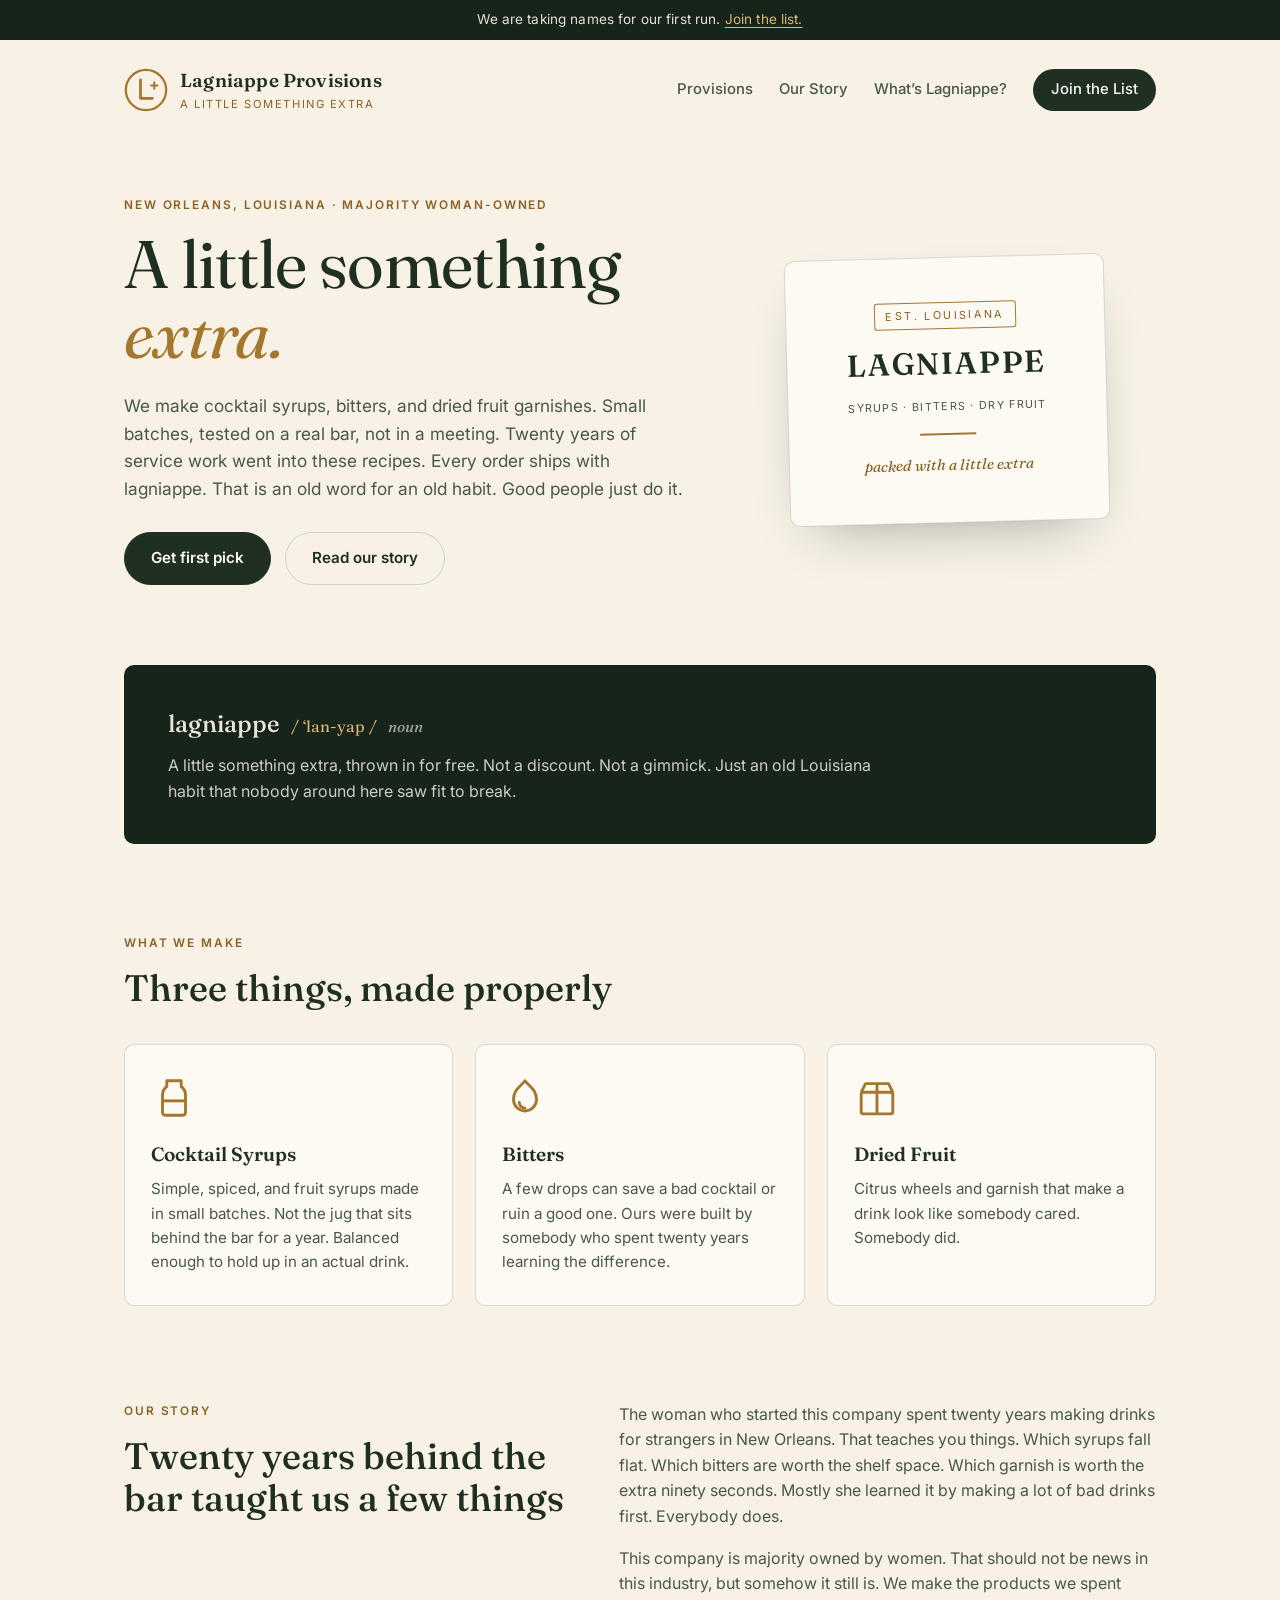
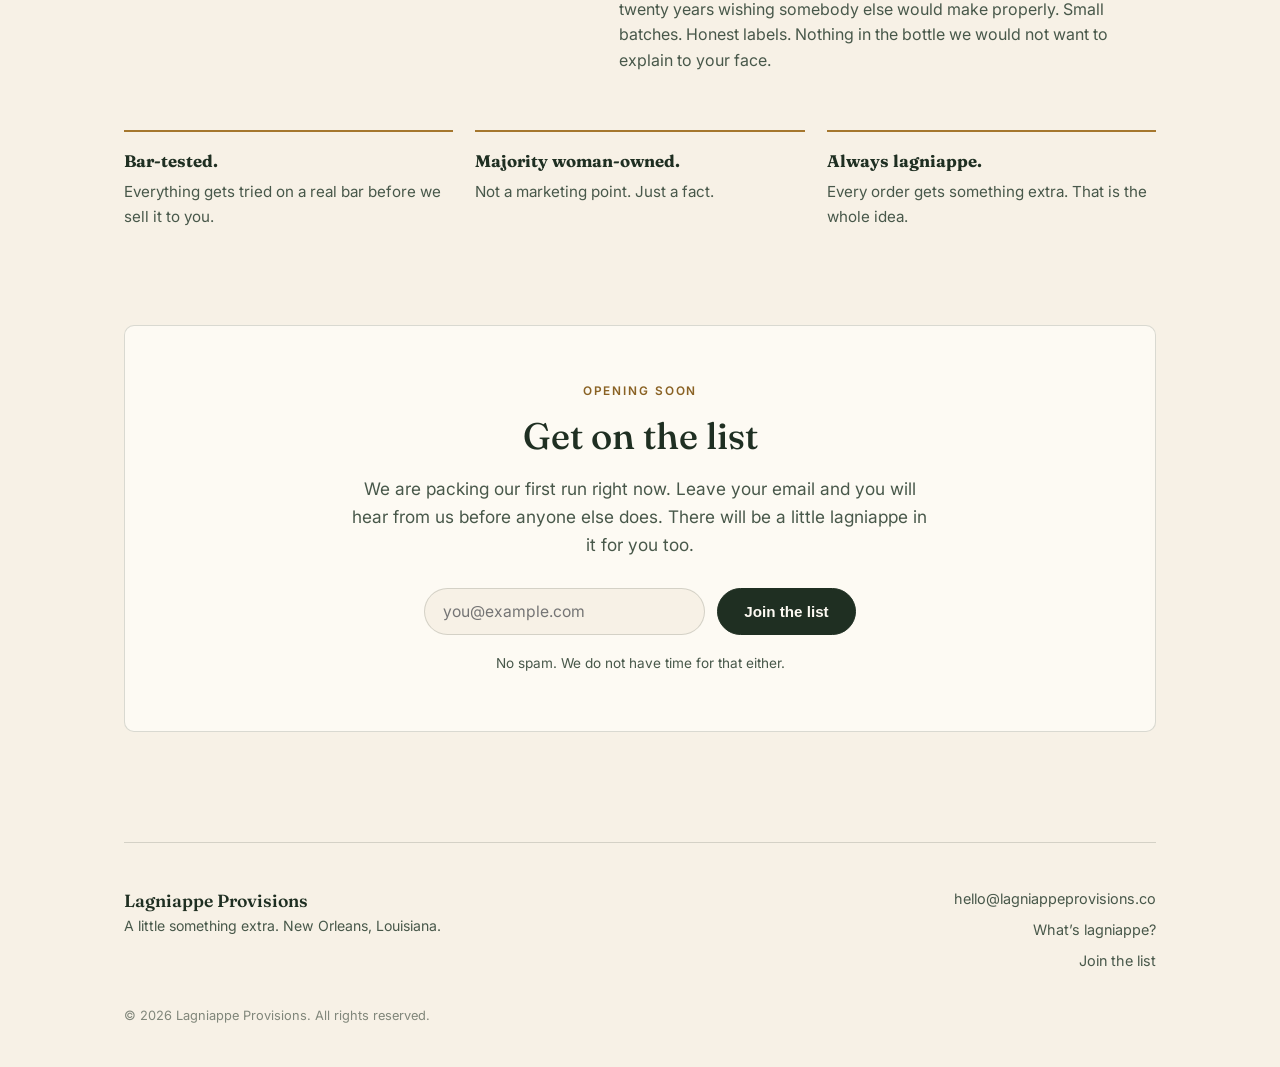
==== index.html @ 94bacf59 "Rewrite copy in a plainer, deadpan voice Short declarative sentences, no em dashes, no semicolons. T" ====
<!DOCTYPE html>
<html lang="en">
<head>
  <meta charset="UTF-8" />
  <meta name="viewport" content="width=device-width, initial-scale=1.0" />
  <title>Lagniappe Provisions | A little something extra</title>
  <meta name="description" content="Small-batch cocktail syrups, bitters, and dried fruit, made in New Orleans by a majority woman-owned company. Twenty years of bar work went into these recipes." />
  <link rel="canonical" href="https://lagniappeprovisions.co/" />

  <link rel="preconnect" href="https://fonts.googleapis.com" />
  <link rel="preconnect" href="https://fonts.gstatic.com" crossorigin />
  <link href="https://fonts.googleapis.com/css2?family=Fraunces:opsz,wght@9..144,300;9..144,400;9..144,500;9..144,600&family=Inter:wght@400;500;600;700&display=swap" rel="stylesheet" />
  <link rel="icon" type="image/svg+xml" href="/favicon.svg" />
  <link rel="stylesheet" href="/styles.css" />

  <meta property="og:title" content="Lagniappe Provisions | A little something extra" />
  <meta property="og:description" content="Small-batch cocktail syrups, bitters, and dried fruit, made in New Orleans by a majority woman-owned company." />
  <meta property="og:url" content="https://lagniappeprovisions.co/" />
  <meta property="og:type" content="website" />
  <meta property="og:site_name" content="Lagniappe Provisions" />
  <meta name="twitter:card" content="summary" />
  <meta name="twitter:title" content="Lagniappe Provisions | A little something extra" />
  <meta name="twitter:description" content="Small-batch cocktail syrups, bitters, and dried fruit, made in New Orleans by a majority woman-owned company." />

  <script type="application/ld+json">
  {
    "@context": "https://schema.org",
    "@type": "Organization",
    "name": "Lagniappe Provisions",
    "url": "https://lagniappeprovisions.co/",
    "email": "hello@lagniappeprovisions.co",
    "description": "Small-batch cocktail syrups, bitters, and dried fruit, made in New Orleans.",
    "address": { "@type": "PostalAddress", "addressLocality": "New Orleans", "addressRegion": "LA", "addressCountry": "US" }
  }
  </script>
</head>
<body>

  <!-- ====== SITE CONFIG ====== -->
  <script>
    // Set to a form endpoint (e.g. Formspree/Buttondown) to enable direct signup.
    // While empty, the signup form falls back to a pre-filled email instead.
    var FORM_ENDPOINT = '';
    var CONTACT_EMAIL = 'hello@lagniappeprovisions.co';
  </script>

  <a class="skip-link" href="#main">Skip to content</a>

  <div class="topbar">
    <p>We are taking names for our first run. <a href="#signup">Join the list.</a></p>
  </div>

  <div class="container">
    <nav aria-label="Primary">
      <a href="/" class="brand-mark" aria-label="Lagniappe Provisions home">
        <svg class="brand-logo" viewBox="0 0 48 48" role="img" aria-hidden="true">
          <circle cx="24" cy="24" r="22" fill="none" stroke="currentColor" stroke-width="2.5"/>
          <path d="M18 13v20h13" fill="none" stroke="currentColor" stroke-width="3" stroke-linecap="round" stroke-linejoin="round"/>
          <path d="M33 15.5v7M29.5 19h7" fill="none" stroke="currentColor" stroke-width="2.2" stroke-linecap="round"/>
        </svg>
        <span class="brand-block">
          <span class="brand-text">Lagniappe Provisions</span>
          <span class="brand-tagline">A little something extra</span>
        </span>
      </a>
      <button class="nav-hamburger" aria-label="Open menu" aria-expanded="false"
              onclick="this.classList.toggle('open'); this.setAttribute('aria-expanded', this.classList.contains('open')); document.getElementById('nav-links').classList.toggle('open');">
        <span></span><span></span><span></span>
      </button>
      <div class="nav-links" id="nav-links">
        <a href="#provisions">Provisions</a>
        <a href="#story">Our Story</a>
        <a href="#lagniappe">What&rsquo;s Lagniappe?</a>
        <a href="#signup" class="nav-cta">Join the List</a>
      </div>
    </nav>

    <main id="main">

      <!-- ====== HERO ====== -->
      <header class="hero">
        <div class="hero-copy">
          <p class="kicker">New Orleans, Louisiana &middot; Majority Woman-Owned</p>
          <h1 class="display">A little something<br /><em>extra.</em></h1>
          <p class="lede">
            We make cocktail syrups, bitters, and dried fruit garnishes. Small batches,
            tested on a real bar, not in a meeting. Twenty years of service work went
            into these recipes. Every order ships with lagniappe. That is an old word
            for an old habit. Good people just do it.
          </p>
          <div class="hero-actions">
            <a href="#signup" class="btn btn-primary">Get first pick</a>
            <a href="#story" class="btn btn-ghost">Read our story</a>
          </div>
        </div>
        <div class="hero-panel" aria-hidden="true">
          <div class="crate">
            <span class="crate-stamp">EST. LOUISIANA</span>
            <span class="crate-word">LAGNIAPPE</span>
            <span class="crate-sub">SYRUPS &middot; BITTERS &middot; DRY FRUIT</span>
            <span class="crate-rule"></span>
            <span class="crate-note">packed with a little extra</span>
          </div>
        </div>
      </header>

      <!-- ====== DEFINITION ====== -->
      <section class="definition" id="lagniappe" aria-label="Definition of lagniappe">
        <p class="def-word">lagniappe <span class="def-phonetic">/ &lsquo;lan-yap /</span> <span class="def-pos">noun</span></p>
        <p class="def-body">
          A little something extra, thrown in for free. Not a discount. Not a gimmick.
          Just an old Louisiana habit that nobody around here saw fit to break.
        </p>
      </section>

      <!-- ====== PROVISIONS ====== -->
      <section class="section" id="provisions">
        <p class="kicker">What we make</p>
        <h2>Three things, made properly</h2>
        <div class="card-grid">
          <article class="card">
            <div class="card-icon" aria-hidden="true">
              <svg viewBox="0 0 32 32"><path d="M11 4h10v4c2 1.5 3 3.5 3 6v12a2 2 0 0 1-2 2H10a2 2 0 0 1-2-2V14c0-2.5 1-4.5 3-6V4z" fill="none" stroke="currentColor" stroke-width="2" stroke-linejoin="round"/><path d="M8 18h16" stroke="currentColor" stroke-width="2"/></svg>
            </div>
            <h3>Cocktail Syrups</h3>
            <p>Simple, spiced, and fruit syrups made in small batches. Not the jug that sits behind the bar for a year. Balanced enough to hold up in an actual drink.</p>
          </article>
          <article class="card">
            <div class="card-icon" aria-hidden="true">
              <svg viewBox="0 0 32 32"><path d="M16 4c3 4 8 6 8 13a8 8 0 1 1-16 0c0-7 5-9 8-13z" fill="none" stroke="currentColor" stroke-width="2" stroke-linejoin="round"/><path d="M12 19a4 4 0 0 0 4 4" fill="none" stroke="currentColor" stroke-width="2" stroke-linecap="round"/></svg>
            </div>
            <h3>Bitters</h3>
            <p>A few drops can save a bad cocktail or ruin a good one. Ours were built by somebody who spent twenty years learning the difference.</p>
          </article>
          <article class="card">
            <div class="card-icon" aria-hidden="true">
              <svg viewBox="0 0 32 32"><rect x="5" y="12" width="22" height="15" rx="1.5" fill="none" stroke="currentColor" stroke-width="2"/><path d="M5 12l3-6h16l3 6M16 6v21" fill="none" stroke="currentColor" stroke-width="2" stroke-linejoin="round"/></svg>
            </div>
            <h3>Dried Fruit</h3>
            <p>Citrus wheels and garnish that make a drink look like somebody cared. Somebody did.</p>
          </article>
        </div>
      </section>

      <!-- ====== STORY ====== -->
      <section class="section section-story" id="story">
        <div class="story-grid">
          <div>
            <p class="kicker">Our story</p>
            <h2>Twenty years behind the bar taught us a few things</h2>
          </div>
          <div class="story-copy">
            <p>
              The woman who started this company spent twenty years making drinks for
              strangers in New Orleans. That teaches you things. Which syrups fall flat.
              Which bitters are worth the shelf space. Which garnish is worth the extra
              ninety seconds. Mostly she learned it by making a lot of bad drinks first.
              Everybody does.
            </p>
            <p>
              This company is majority owned by women. That should not be news in this
              industry, but somehow it still is. We make the products we spent twenty
              years wishing somebody else would make properly. Small batches. Honest
              labels. Nothing in the bottle we would not want to explain to your face.
            </p>
          </div>
        </div>
        <ul class="values" role="list">
          <li><strong>Bar-tested.</strong> Everything gets tried on a real bar before we sell it to you.</li>
          <li><strong>Majority woman-owned.</strong> Not a marketing point. Just a fact.</li>
          <li><strong>Always lagniappe.</strong> Every order gets something extra. That is the whole idea.</li>
        </ul>
      </section>

      <!-- ====== SIGNUP ====== -->
      <section class="section signup" id="signup">
        <div class="signup-inner">
          <p class="kicker">Opening soon</p>
          <h2>Get on the list</h2>
          <p class="lede">
            We are packing our first run right now. Leave your email and you will hear
            from us before anyone else does. There will be a little lagniappe in it for
            you too.
          </p>
          <form id="signup-form" class="signup-form" novalidate>
            <label class="visually-hidden" for="signup-email">Email address</label>
            <input id="signup-email" name="email" type="email" required autocomplete="email" placeholder="you@example.com" />
            <button type="submit" class="btn btn-primary">Join the list</button>
          </form>
          <p class="signup-note" id="signup-note">No spam. We do not have time for that either.</p>
        </div>
      </section>

    </main>

    <footer>
      <div class="footer-grid">
        <div>
          <p class="footer-brand">Lagniappe Provisions</p>
          <p class="footer-sub">A little something extra. New Orleans, Louisiana.</p>
        </div>
        <div class="footer-links">
          <a href="mailto:hello@lagniappeprovisions.co">hello@lagniappeprovisions.co</a>
          <a href="#lagniappe">What&rsquo;s lagniappe?</a>
          <a href="#signup">Join the list</a>
        </div>
      </div>
      <p class="footer-legal">&copy; <span id="year">2026</span> Lagniappe Provisions. All rights reserved.</p>
    </footer>
  </div>

  <script>
    document.getElementById('year').textContent = new Date().getFullYear();

    document.getElementById('signup-form').addEventListener('submit', function (e) {
      e.preventDefault();
      var email = document.getElementById('signup-email').value.trim();
      var note = document.getElementById('signup-note');
      if (!email || email.indexOf('@') < 1) {
        note.textContent = 'Please enter a valid email address.';
        return;
      }
      if (FORM_ENDPOINT) {
        fetch(FORM_ENDPOINT, {
          method: 'POST',
          headers: { 'Content-Type': 'application/json', 'Accept': 'application/json' },
          body: JSON.stringify({ email: email })
        }).then(function (res) {
          note.textContent = res.ok
            ? 'You are on the list. Talk soon.'
            : 'Something went wrong. Email us at ' + CONTACT_EMAIL + ' and we will add you.';
        }).catch(function () {
          note.textContent = 'Something went wrong. Email us at ' + CONTACT_EMAIL + ' and we will add you.';
        });
      } else {
        // No form backend configured yet: hand off to the visitor's mail client.
        window.location.href = 'mailto:' + CONTACT_EMAIL
          + '?subject=' + encodeURIComponent('Add me to the Lagniappe Provisions list')
          + '&body=' + encodeURIComponent('Please add ' + email + ' to the launch list.');
        note.textContent = 'Opening your email app. Or write us at ' + CONTACT_EMAIL + '.';
      }
    });
  </script>
</body>
</html>
---- styles.css ----
/* ==========================================================================
   Lagniappe Provisions — lagniappeprovisions.co
   Palette: bayou green ink on warm cream, brass accent.
   ========================================================================== */

:root {
  --cream: #f7f1e6;
  --paper: #fdfaf3;
  --ink: #1f2f22;
  --ink-soft: #48584a;
  --brass: #a5772e;
  --brass-deep: #8a6224;
  --green-deep: #16241a;
  --line: rgba(31, 47, 34, 0.16);
  --radius: 10px;
  --font-display: "Fraunces", Georgia, serif;
  --font-body: "Inter", system-ui, -apple-system, sans-serif;
}

* { margin: 0; padding: 0; box-sizing: border-box; }

html { scroll-behavior: smooth; }

body {
  font-family: var(--font-body);
  background: var(--cream);
  color: var(--ink);
  line-height: 1.6;
  -webkit-font-smoothing: antialiased;
}

.container {
  max-width: 1080px;
  margin: 0 auto;
  padding: 0 24px;
}

/* ---------- Accessibility helpers ---------- */

.skip-link {
  position: absolute;
  left: -9999px;
  top: 0;
  background: var(--ink);
  color: var(--cream);
  padding: 10px 18px;
  z-index: 100;
}
.skip-link:focus { left: 12px; top: 12px; }

.visually-hidden {
  position: absolute;
  width: 1px; height: 1px;
  overflow: hidden;
  clip: rect(0 0 0 0);
  white-space: nowrap;
}

/* ---------- Topbar ---------- */

.topbar {
  background: var(--green-deep);
  color: rgba(247, 241, 230, 0.92);
  text-align: center;
  font-size: 0.85rem;
  padding: 9px 16px;
  letter-spacing: 0.01em;
}
.topbar a { color: #d9b774; text-underline-offset: 3px; }

/* ---------- Nav ---------- */

nav {
  display: flex;
  align-items: center;
  justify-content: space-between;
  padding: 26px 0;
  position: relative;
}

.brand-mark {
  display: flex;
  align-items: center;
  gap: 12px;
  text-decoration: none;
  color: var(--ink);
}
.brand-logo { width: 44px; height: 44px; color: var(--brass); flex-shrink: 0; }
.brand-block { display: flex; flex-direction: column; }
.brand-text {
  font-family: var(--font-display);
  font-weight: 600;
  font-size: 1.18rem;
  letter-spacing: 0.01em;
}
.brand-tagline {
  font-size: 0.7rem;
  text-transform: uppercase;
  letter-spacing: 0.14em;
  color: var(--brass-deep);
}

.nav-links { display: flex; align-items: center; gap: 26px; }
.nav-links a {
  text-decoration: none;
  color: var(--ink-soft);
  font-size: 0.93rem;
  font-weight: 500;
}
.nav-links a:hover { color: var(--ink); }
.nav-links .nav-cta {
  color: var(--paper);
  background: var(--ink);
  padding: 9px 18px;
  border-radius: 999px;
}
.nav-links .nav-cta:hover { background: var(--green-deep); color: var(--paper); }

.nav-hamburger {
  display: none;
  background: none;
  border: 0;
  cursor: pointer;
  padding: 8px;
}
.nav-hamburger span {
  display: block;
  width: 22px; height: 2px;
  background: var(--ink);
  margin: 5px 0;
  transition: transform 0.2s ease, opacity 0.2s ease;
}
.nav-hamburger.open span:nth-child(1) { transform: translateY(7px) rotate(45deg); }
.nav-hamburger.open span:nth-child(2) { opacity: 0; }
.nav-hamburger.open span:nth-child(3) { transform: translateY(-7px) rotate(-45deg); }

/* ---------- Type ---------- */

.kicker {
  text-transform: uppercase;
  letter-spacing: 0.16em;
  font-size: 0.74rem;
  font-weight: 600;
  color: var(--brass-deep);
  margin-bottom: 14px;
}

.display {
  font-family: var(--font-display);
  font-weight: 400;
  font-size: clamp(2.6rem, 6vw, 4.2rem);
  line-height: 1.05;
  letter-spacing: -0.01em;
}
.display em {
  font-style: italic;
  color: var(--brass);
}

h2 {
  font-family: var(--font-display);
  font-weight: 500;
  font-size: clamp(1.7rem, 3.5vw, 2.3rem);
  line-height: 1.15;
  margin-bottom: 18px;
}

h3 {
  font-family: var(--font-display);
  font-weight: 600;
  font-size: 1.2rem;
  margin-bottom: 8px;
}

.lede {
  font-size: 1.08rem;
  color: var(--ink-soft);
  max-width: 34em;
}

/* ---------- Buttons ---------- */

.btn {
  display: inline-block;
  text-decoration: none;
  font-weight: 600;
  font-size: 0.95rem;
  padding: 13px 26px;
  border-radius: 999px;
  border: 1.5px solid transparent;
  cursor: pointer;
  transition: background 0.15s ease, color 0.15s ease, border-color 0.15s ease;
}
.btn-primary {
  background: var(--ink);
  color: var(--paper);
  border-color: var(--ink);
}
.btn-primary:hover { background: var(--green-deep); border-color: var(--green-deep); }
.btn-ghost {
  color: var(--ink);
  border-color: var(--line);
  background: transparent;
}
.btn-ghost:hover { border-color: var(--ink); }

/* ---------- Hero ---------- */

.hero {
  display: grid;
  grid-template-columns: 1.15fr 0.85fr;
  gap: 48px;
  align-items: center;
  padding: 56px 0 80px;
}
.hero-copy .lede { margin: 22px 0 30px; }
.hero-actions { display: flex; gap: 14px; flex-wrap: wrap; }

.hero-panel { display: flex; justify-content: center; }
.crate {
  background: var(--paper);
  border: 1.5px solid var(--line);
  border-radius: var(--radius);
  box-shadow: 0 24px 60px -30px rgba(22, 36, 26, 0.45);
  padding: 44px 38px;
  text-align: center;
  display: flex;
  flex-direction: column;
  align-items: center;
  gap: 10px;
  transform: rotate(-1.5deg);
  max-width: 320px;
  width: 100%;
}
.crate-stamp {
  font-size: 0.68rem;
  letter-spacing: 0.22em;
  color: var(--brass-deep);
  border: 1px solid var(--brass);
  border-radius: 3px;
  padding: 4px 10px;
}
.crate-word {
  font-family: var(--font-display);
  font-weight: 600;
  font-size: 1.9rem;
  letter-spacing: 0.06em;
  color: var(--ink);
}
.crate-sub {
  font-size: 0.68rem;
  letter-spacing: 0.12em;
  color: var(--ink-soft);
  white-space: nowrap;
}
.crate-rule {
  width: 56px; height: 2px;
  background: var(--brass);
  margin: 8px 0;
}
.crate-note {
  font-family: var(--font-display);
  font-style: italic;
  color: var(--brass-deep);
  font-size: 0.95rem;
}

/* ---------- Definition strip ---------- */

.definition {
  background: var(--green-deep);
  color: rgba(247, 241, 230, 0.94);
  border-radius: var(--radius);
  padding: 40px 44px;
  margin-bottom: 90px;
}
.def-word {
  font-family: var(--font-display);
  font-size: 1.5rem;
  font-weight: 500;
  margin-bottom: 10px;
}
.def-phonetic { color: #d9b774; font-size: 1rem; font-weight: 400; margin: 0 6px; }
.def-pos { font-style: italic; font-size: 0.95rem; color: rgba(247, 241, 230, 0.6); }
.def-body { max-width: 44em; color: rgba(247, 241, 230, 0.82); }

/* ---------- Sections ---------- */

.section { padding: 0 0 96px; }

.card-grid {
  display: grid;
  grid-template-columns: repeat(3, 1fr);
  gap: 22px;
  margin-top: 34px;
}
.card {
  background: var(--paper);
  border: 1.5px solid var(--line);
  border-radius: var(--radius);
  padding: 30px 26px;
}
.card p { color: var(--ink-soft); font-size: 0.95rem; }
.card-icon {
  width: 46px; height: 46px;
  color: var(--brass);
  margin-bottom: 18px;
}
.card-icon svg { width: 100%; height: 100%; }

/* ---------- Story ---------- */

.story-grid {
  display: grid;
  grid-template-columns: 1fr 1.2fr;
  gap: 48px;
  align-items: start;
}
.story-copy p { color: var(--ink-soft); margin-bottom: 16px; }

.values {
  list-style: none;
  margin-top: 40px;
  display: grid;
  grid-template-columns: repeat(3, 1fr);
  gap: 22px;
}
.values li {
  border-top: 2px solid var(--brass);
  padding-top: 16px;
  font-size: 0.95rem;
  color: var(--ink-soft);
}
.values li strong {
  display: block;
  color: var(--ink);
  font-family: var(--font-display);
  font-size: 1.05rem;
  margin-bottom: 6px;
}

/* ---------- Signup ---------- */

.signup {
  padding-bottom: 110px;
}
.signup-inner {
  background: var(--paper);
  border: 1.5px solid var(--line);
  border-radius: var(--radius);
  padding: 56px 48px;
  text-align: center;
}
.signup-inner .lede { margin: 0 auto 30px; }

.signup-form {
  display: flex;
  gap: 12px;
  justify-content: center;
  flex-wrap: wrap;
}
.signup-form input {
  font-family: var(--font-body);
  font-size: 0.98rem;
  padding: 13px 18px;
  border: 1.5px solid var(--line);
  border-radius: 999px;
  background: var(--cream);
  color: var(--ink);
  min-width: 280px;
}
.signup-form input:focus {
  outline: 2px solid var(--brass);
  outline-offset: 1px;
  border-color: var(--brass);
}
.signup-note {
  margin-top: 18px;
  font-size: 0.85rem;
  color: var(--ink-soft);
}

/* ---------- Footer ---------- */

footer {
  border-top: 1.5px solid var(--line);
  padding: 44px 0 40px;
}
.footer-grid {
  display: flex;
  justify-content: space-between;
  gap: 32px;
  flex-wrap: wrap;
}
.footer-brand {
  font-family: var(--font-display);
  font-weight: 600;
  font-size: 1.1rem;
}
.footer-sub { color: var(--ink-soft); font-size: 0.88rem; }
.footer-links {
  display: flex;
  flex-direction: column;
  gap: 8px;
  text-align: right;
}
.footer-links a {
  color: var(--ink-soft);
  text-decoration: none;
  font-size: 0.9rem;
}
.footer-links a:hover { color: var(--ink); }
.footer-legal {
  margin-top: 34px;
  font-size: 0.8rem;
  color: rgba(31, 47, 34, 0.55);
}

/* ---------- 404 ---------- */

.error-page {
  min-height: 55vh;
  display: flex;
  flex-direction: column;
  justify-content: center;
  align-items: flex-start;
  padding: 60px 0;
}
.error-page .display { margin-bottom: 18px; }

/* ---------- Responsive ---------- */

@media (max-width: 860px) {
  .hero {
    grid-template-columns: 1fr;
    gap: 40px;
    padding: 36px 0 64px;
  }
  .card-grid, .values { grid-template-columns: 1fr; }
  .story-grid { grid-template-columns: 1fr; gap: 20px; }
  .footer-links { text-align: left; }

  .nav-hamburger { display: block; }
  .nav-links {
    display: none;
    position: absolute;
    top: 100%;
    left: 0;
    right: 0;
    background: var(--paper);
    border: 1.5px solid var(--line);
    border-radius: var(--radius);
    flex-direction: column;
    align-items: flex-start;
    padding: 18px 22px;
    gap: 16px;
    z-index: 20;
    box-shadow: 0 18px 40px -20px rgba(22, 36, 26, 0.4);
  }
  .nav-links.open { display: flex; }
}

@media (max-width: 480px) {
  .signup-inner { padding: 40px 22px; }
  .signup-form input { min-width: 0; width: 100%; }
  .signup-form button { width: 100%; }
  .definition { padding: 30px 24px; }
}
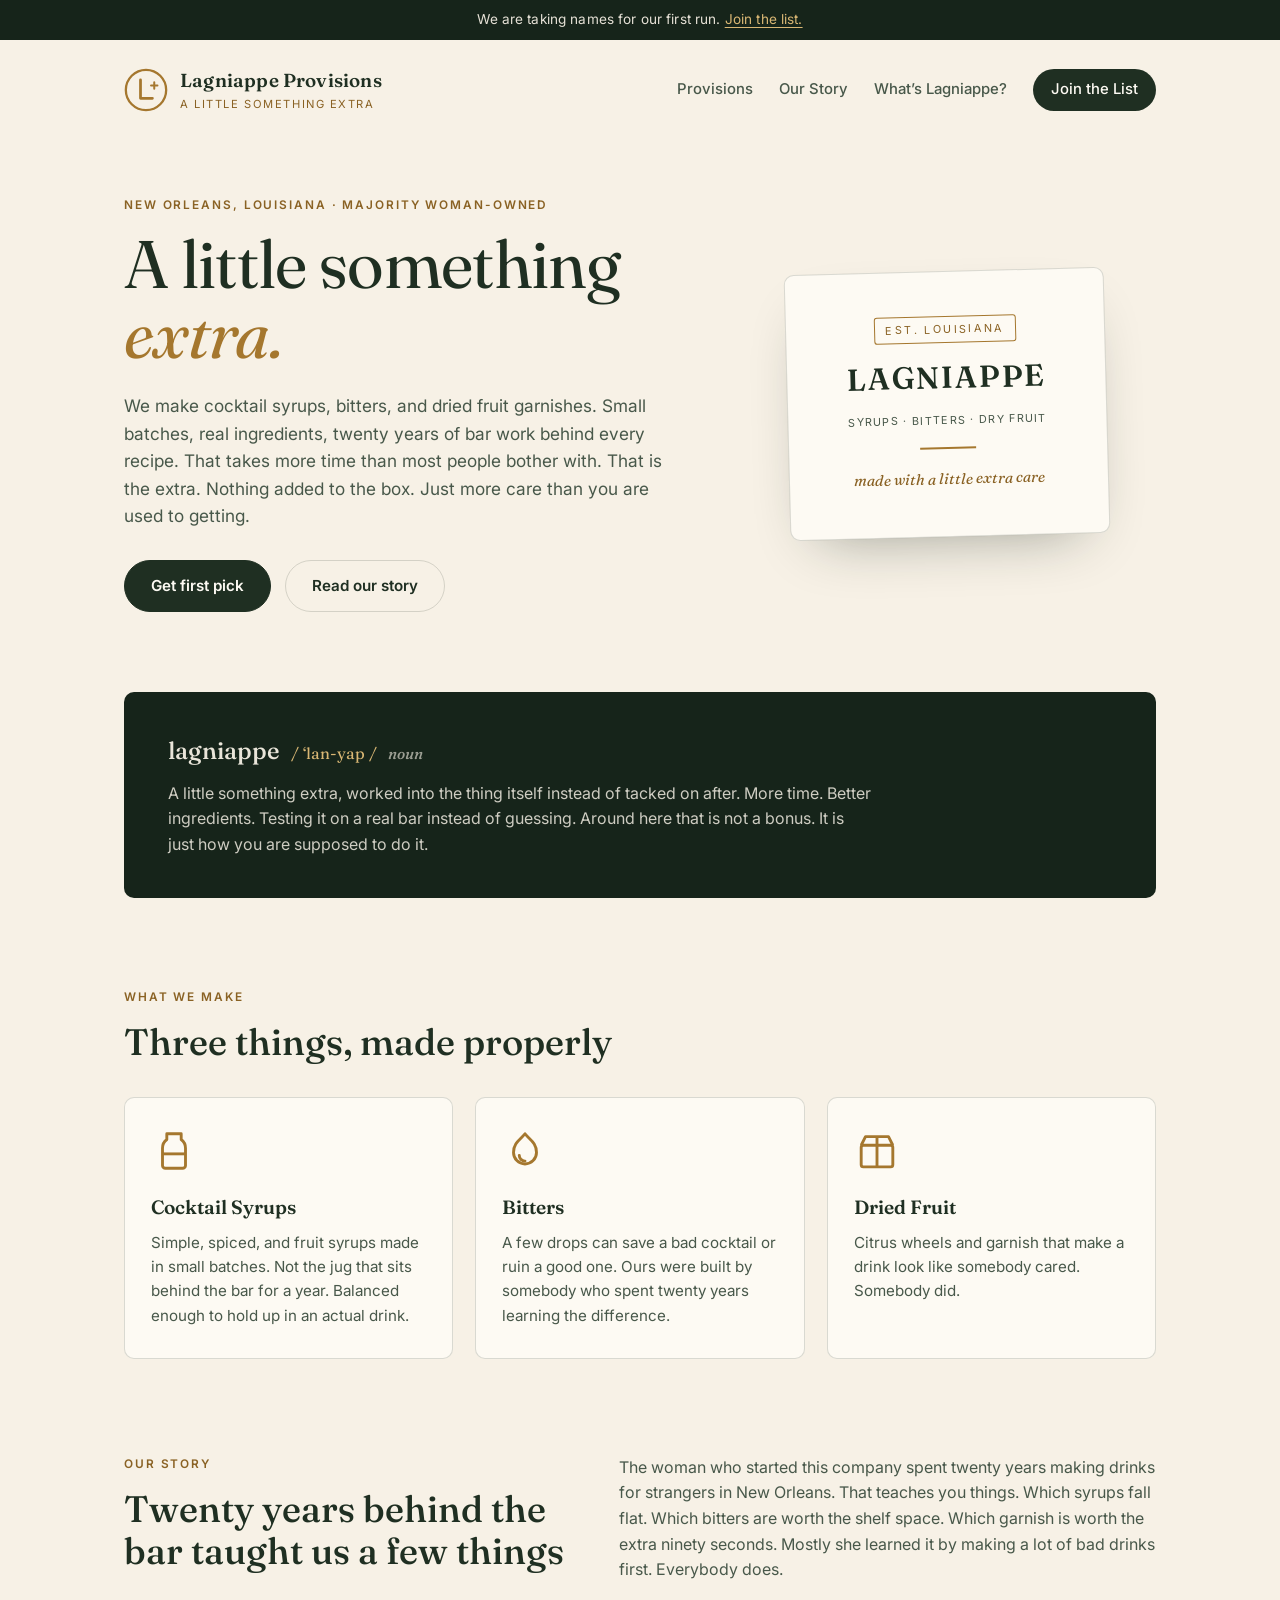
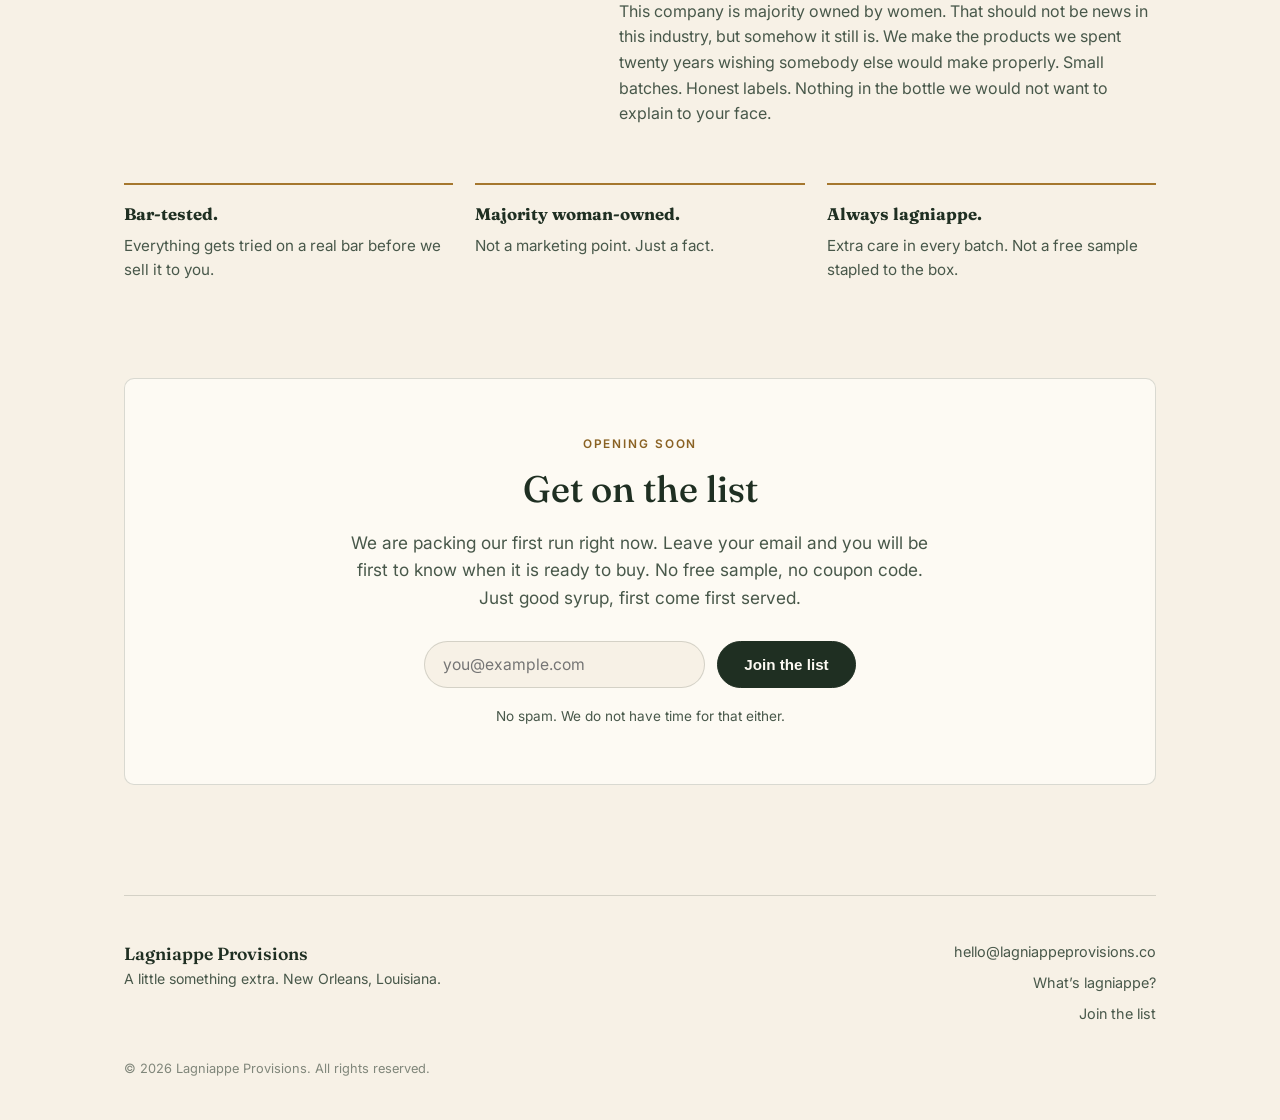
==== commit 6d90319e: "Reframe lagniappe as care baked into the product, not a shipped extra Every prior mention implied a " ====
--- a/index.html
+++ b/index.html
@@ -84,9 +84,9 @@
           <h1 class="display">A little something<br /><em>extra.</em></h1>
           <p class="lede">
             We make cocktail syrups, bitters, and dried fruit garnishes. Small batches,
-            tested on a real bar, not in a meeting. Twenty years of service work went
-            into these recipes. Every order ships with lagniappe. That is an old word
-            for an old habit. Good people just do it.
+            real ingredients, twenty years of bar work behind every recipe. That takes
+            more time than most people bother with. That is the extra. Nothing added to
+            the box. Just more care than you are used to getting.
           </p>
           <div class="hero-actions">
             <a href="#signup" class="btn btn-primary">Get first pick</a>
@@ -99,7 +99,7 @@
             <span class="crate-word">LAGNIAPPE</span>
             <span class="crate-sub">SYRUPS &middot; BITTERS &middot; DRY FRUIT</span>
             <span class="crate-rule"></span>
-            <span class="crate-note">packed with a little extra</span>
+            <span class="crate-note">made with a little extra care</span>
           </div>
         </div>
       </header>
@@ -108,8 +108,10 @@
       <section class="definition" id="lagniappe" aria-label="Definition of lagniappe">
         <p class="def-word">lagniappe <span class="def-phonetic">/ &lsquo;lan-yap /</span> <span class="def-pos">noun</span></p>
         <p class="def-body">
-          A little something extra, thrown in for free. Not a discount. Not a gimmick.
-          Just an old Louisiana habit that nobody around here saw fit to break.
+          A little something extra, worked into the thing itself instead of tacked on
+          after. More time. Better ingredients. Testing it on a real bar instead of
+          guessing. Around here that is not a bonus. It is just how you are supposed
+          to do it.
         </p>
       </section>
 
@@ -168,7 +170,7 @@
         <ul class="values" role="list">
           <li><strong>Bar-tested.</strong> Everything gets tried on a real bar before we sell it to you.</li>
           <li><strong>Majority woman-owned.</strong> Not a marketing point. Just a fact.</li>
-          <li><strong>Always lagniappe.</strong> Every order gets something extra. That is the whole idea.</li>
+          <li><strong>Always lagniappe.</strong> Extra care in every batch. Not a free sample stapled to the box.</li>
         </ul>
       </section>
 
@@ -178,9 +180,9 @@
           <p class="kicker">Opening soon</p>
           <h2>Get on the list</h2>
           <p class="lede">
-            We are packing our first run right now. Leave your email and you will hear
-            from us before anyone else does. There will be a little lagniappe in it for
-            you too.
+            We are packing our first run right now. Leave your email and you will be
+            first to know when it is ready to buy. No free sample, no coupon code.
+            Just good syrup, first come first served.
           </p>
           <form id="signup-form" class="signup-form" novalidate>
             <label class="visually-hidden" for="signup-email">Email address</label>
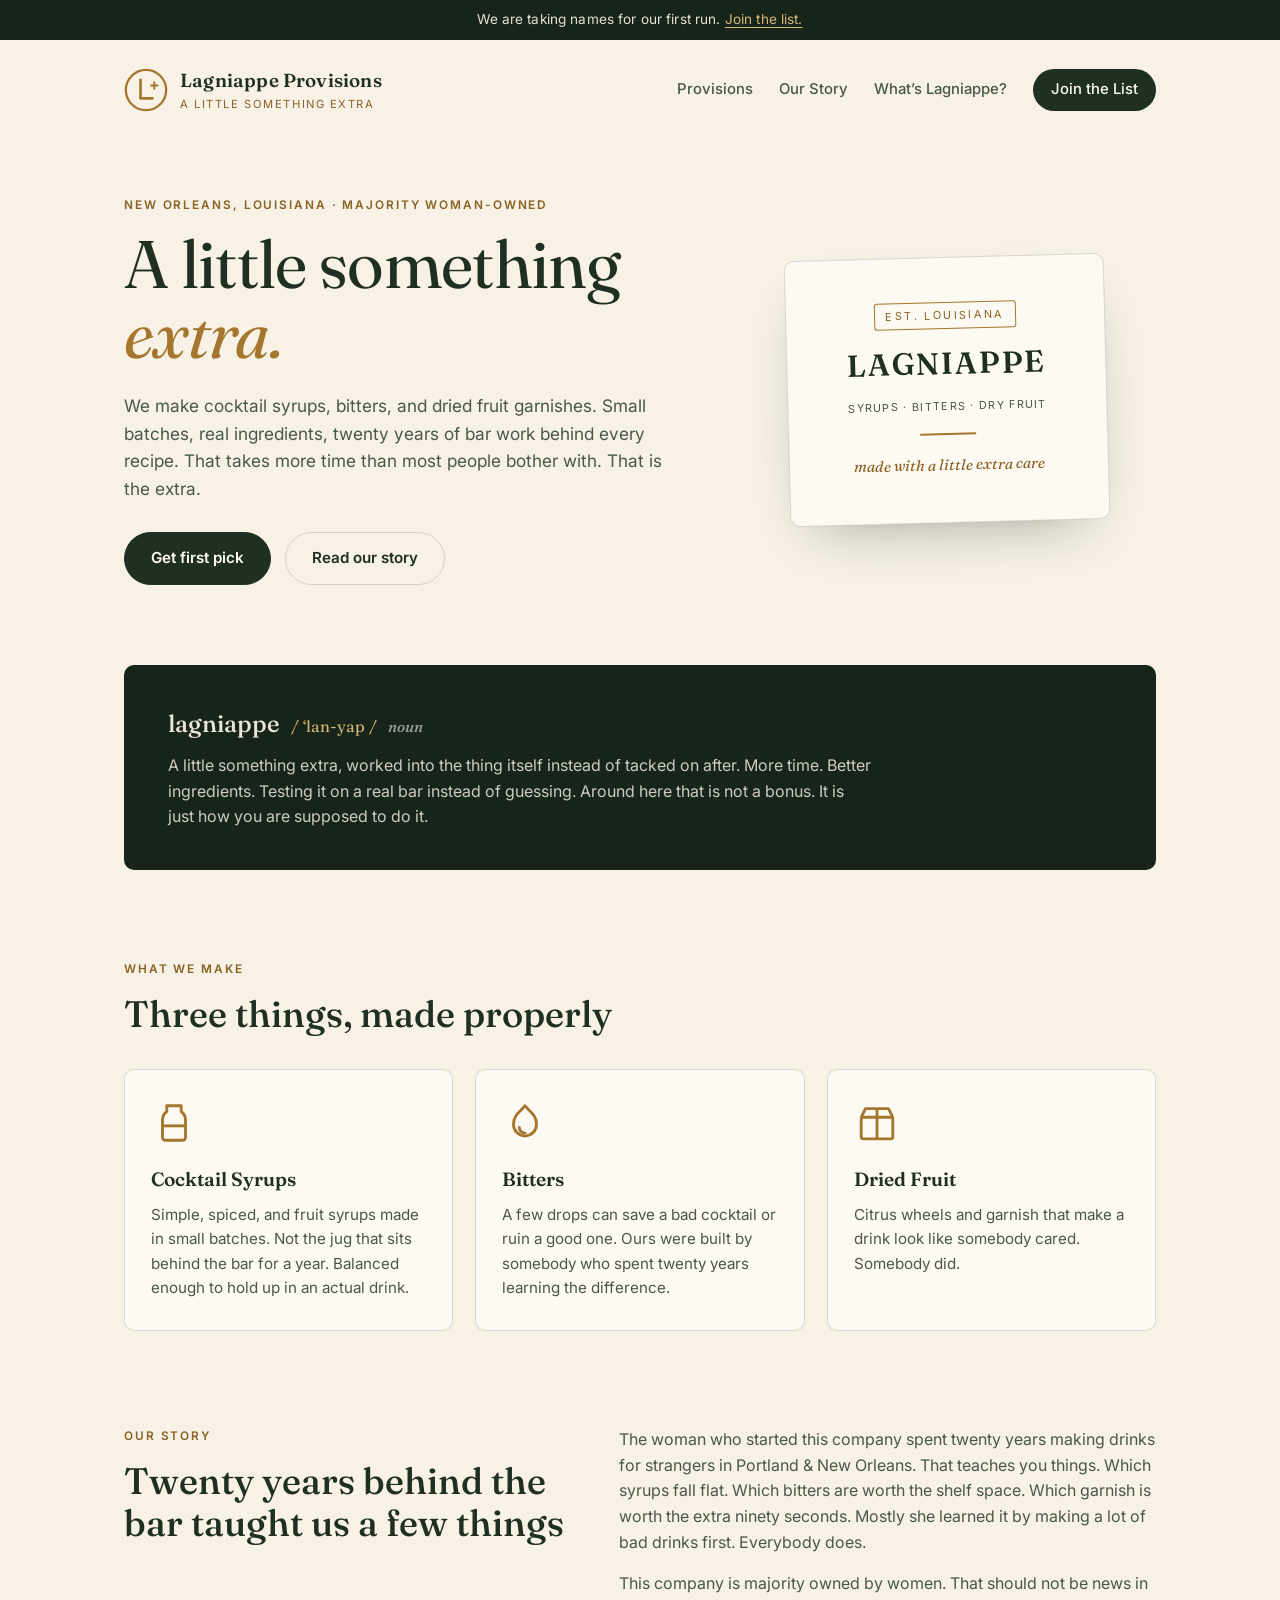
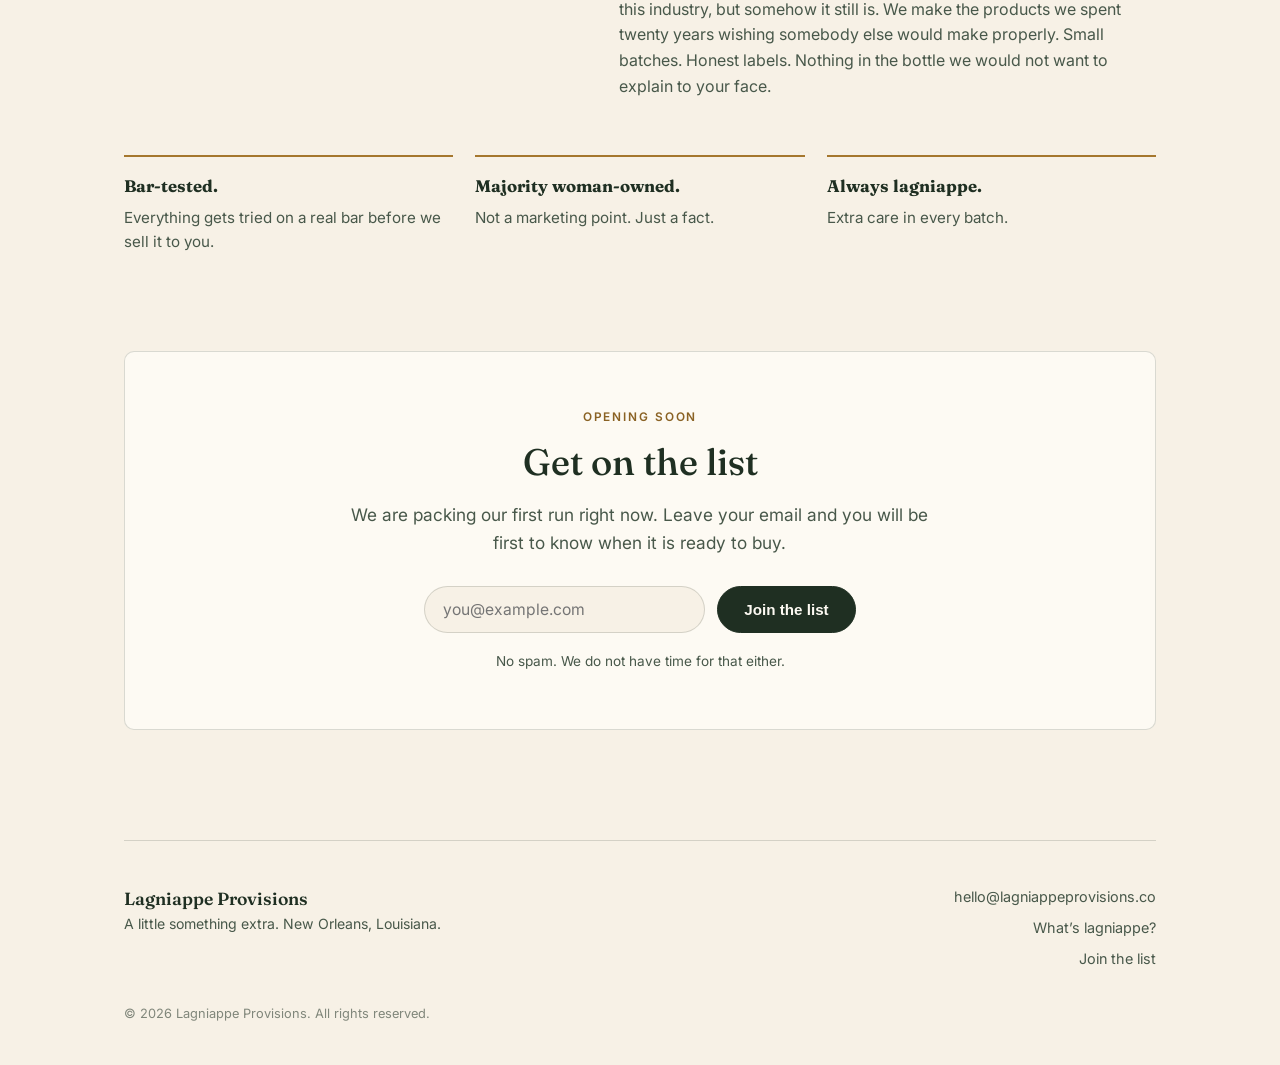
==== commit 39eecf2a: "Update index.html" ====
--- a/index.html
+++ b/index.html
@@ -85,8 +85,7 @@
           <p class="lede">
             We make cocktail syrups, bitters, and dried fruit garnishes. Small batches,
             real ingredients, twenty years of bar work behind every recipe. That takes
-            more time than most people bother with. That is the extra. Nothing added to
-            the box. Just more care than you are used to getting.
+            more time than most people bother with. That is the extra.
           </p>
           <div class="hero-actions">
             <a href="#signup" class="btn btn-primary">Get first pick</a>
@@ -154,7 +153,7 @@
           <div class="story-copy">
             <p>
               The woman who started this company spent twenty years making drinks for
-              strangers in New Orleans. That teaches you things. Which syrups fall flat.
+              strangers in Portland & New Orleans. That teaches you things. Which syrups fall flat.
               Which bitters are worth the shelf space. Which garnish is worth the extra
               ninety seconds. Mostly she learned it by making a lot of bad drinks first.
               Everybody does.
@@ -170,7 +169,7 @@
         <ul class="values" role="list">
           <li><strong>Bar-tested.</strong> Everything gets tried on a real bar before we sell it to you.</li>
           <li><strong>Majority woman-owned.</strong> Not a marketing point. Just a fact.</li>
-          <li><strong>Always lagniappe.</strong> Extra care in every batch. Not a free sample stapled to the box.</li>
+          <li><strong>Always lagniappe.</strong> Extra care in every batch. </li>
         </ul>
       </section>
 
@@ -181,8 +180,7 @@
           <h2>Get on the list</h2>
           <p class="lede">
             We are packing our first run right now. Leave your email and you will be
-            first to know when it is ready to buy. No free sample, no coupon code.
-            Just good syrup, first come first served.
+            first to know when it is ready to buy.
           </p>
           <form id="signup-form" class="signup-form" novalidate>
             <label class="visually-hidden" for="signup-email">Email address</label>
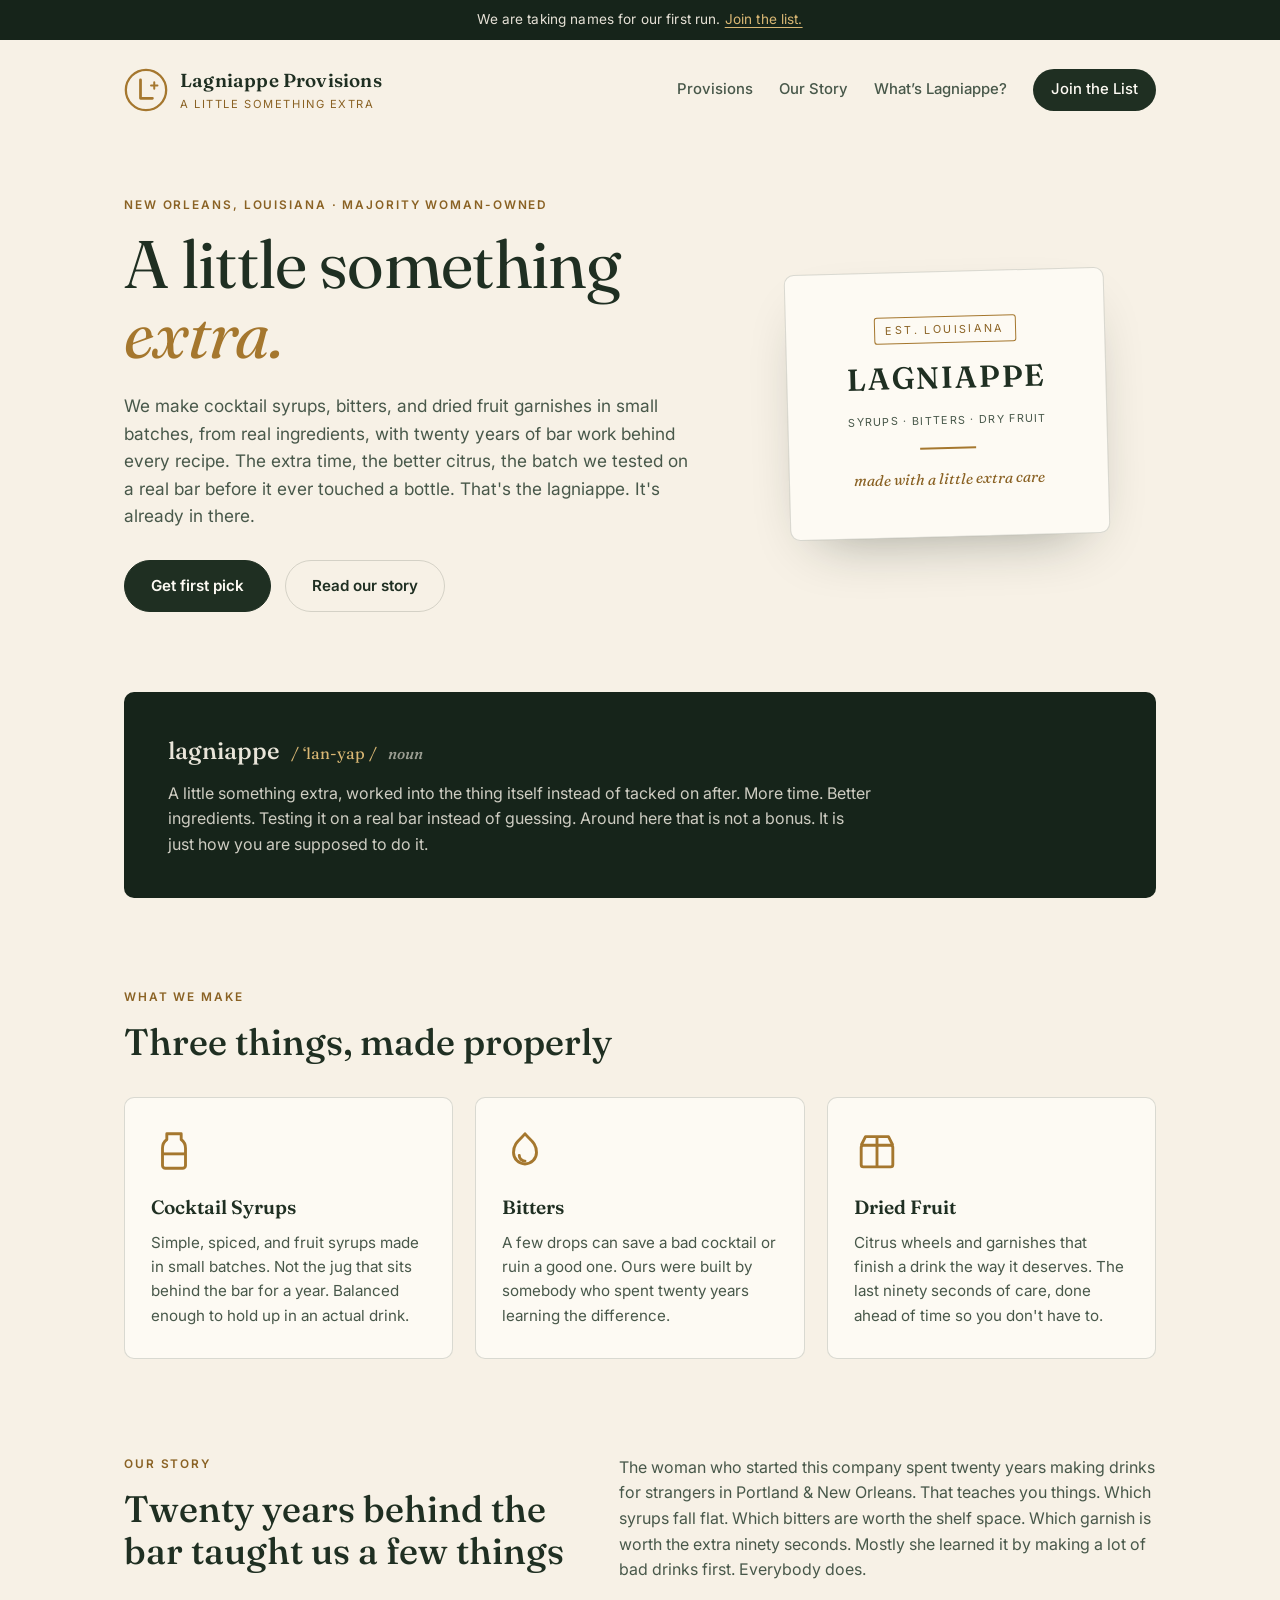
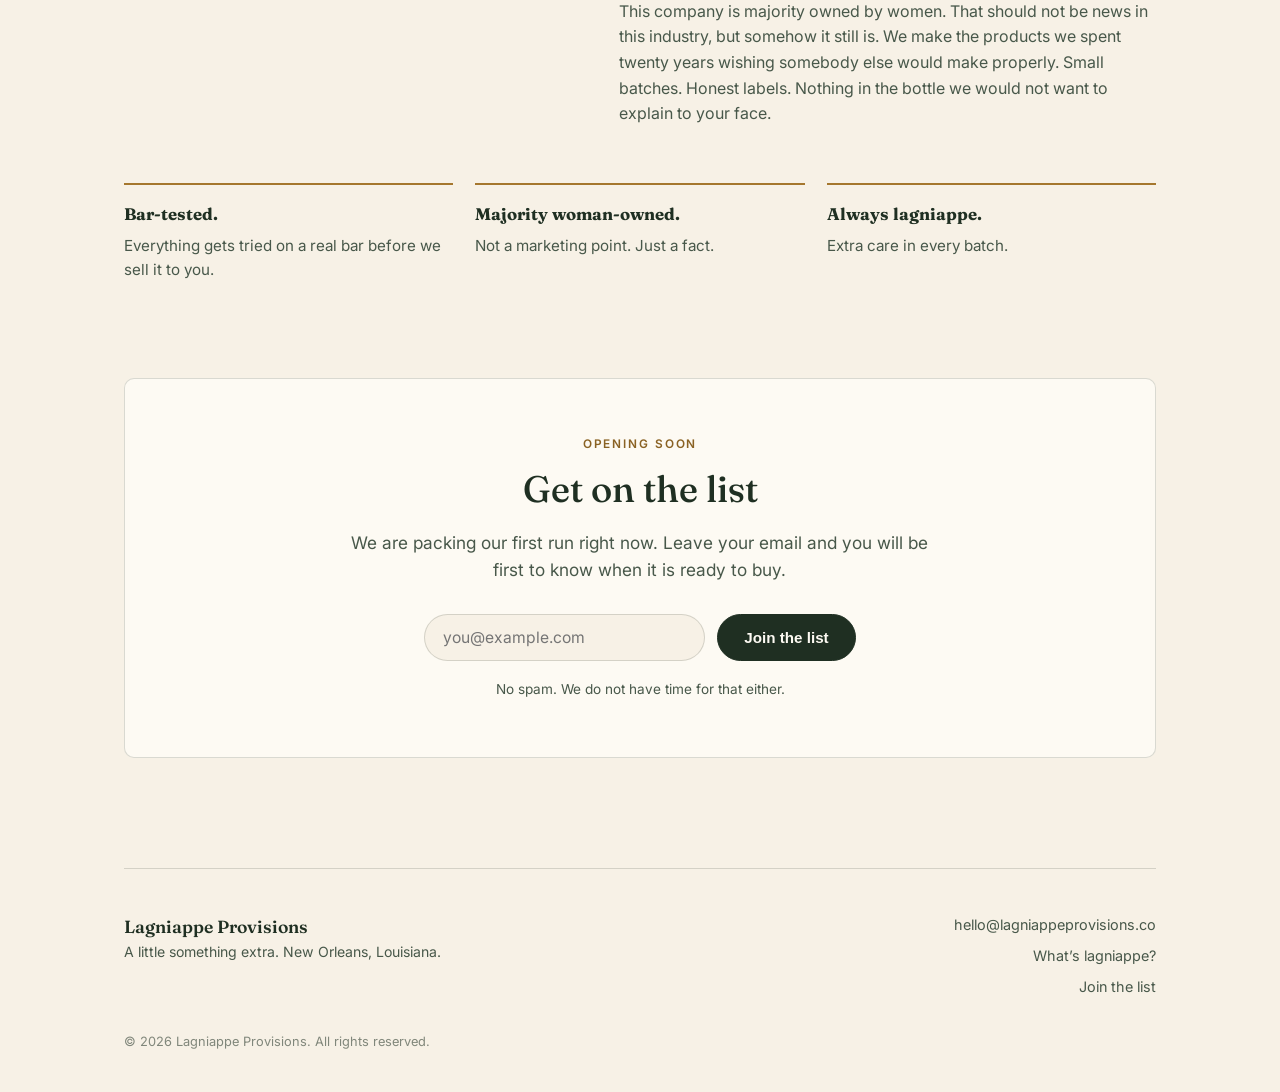
==== commit 39b0088d: "Update index.html" ====
--- a/index.html
+++ b/index.html
@@ -83,9 +83,8 @@
           <p class="kicker">New Orleans, Louisiana &middot; Majority Woman-Owned</p>
           <h1 class="display">A little something<br /><em>extra.</em></h1>
           <p class="lede">
-            We make cocktail syrups, bitters, and dried fruit garnishes. Small batches,
-            real ingredients, twenty years of bar work behind every recipe. That takes
-            more time than most people bother with. That is the extra.
+            We make cocktail syrups, bitters, and dried fruit garnishes in small batches, from real ingredients, with twenty years of bar work behind every recipe. 
+            The extra time, the better citrus, the batch we tested on a real bar before it ever touched a bottle. That's the lagniappe. It's already in there.
           </p>
           <div class="hero-actions">
             <a href="#signup" class="btn btn-primary">Get first pick</a>
@@ -138,7 +137,7 @@
               <svg viewBox="0 0 32 32"><rect x="5" y="12" width="22" height="15" rx="1.5" fill="none" stroke="currentColor" stroke-width="2"/><path d="M5 12l3-6h16l3 6M16 6v21" fill="none" stroke="currentColor" stroke-width="2" stroke-linejoin="round"/></svg>
             </div>
             <h3>Dried Fruit</h3>
-            <p>Citrus wheels and garnish that make a drink look like somebody cared. Somebody did.</p>
+            <p>Citrus wheels and garnishes that finish a drink the way it deserves. The last ninety seconds of care, done ahead of time so you don't have to.</p>
           </article>
         </div>
       </section>
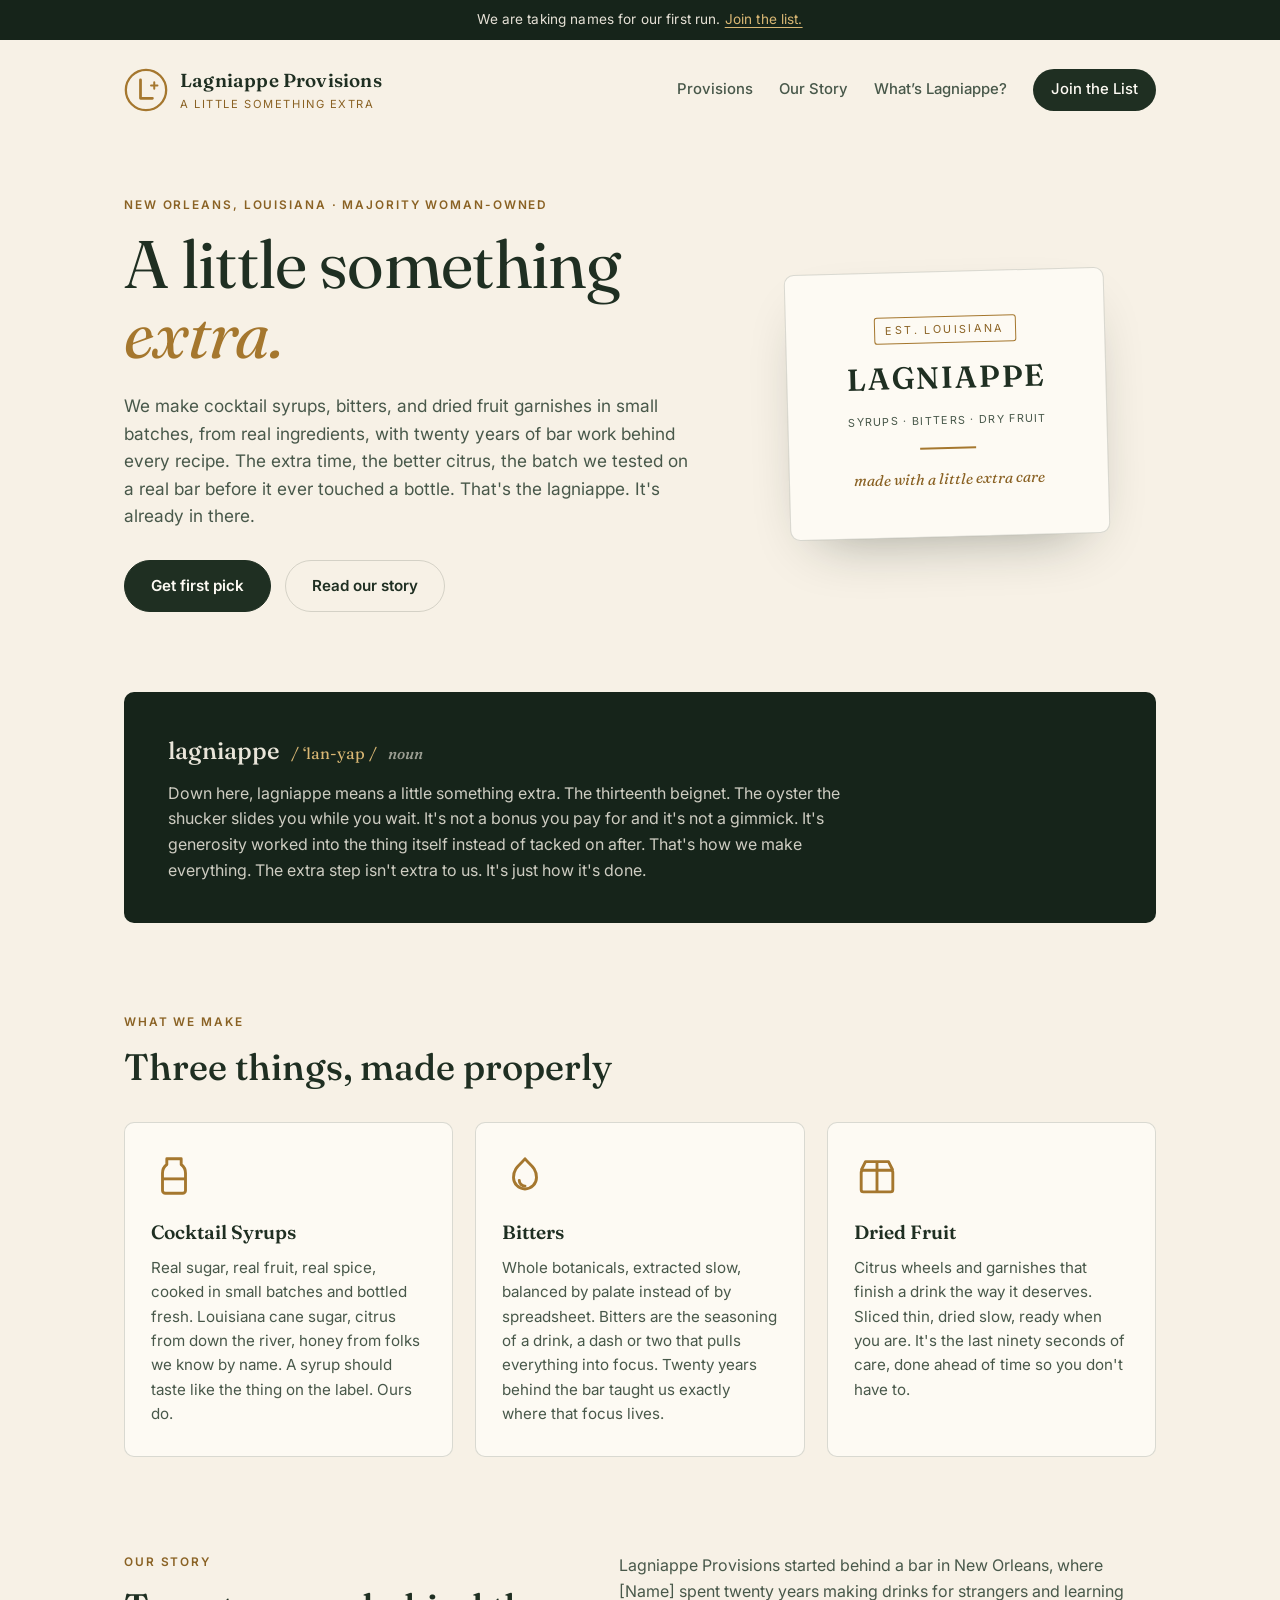
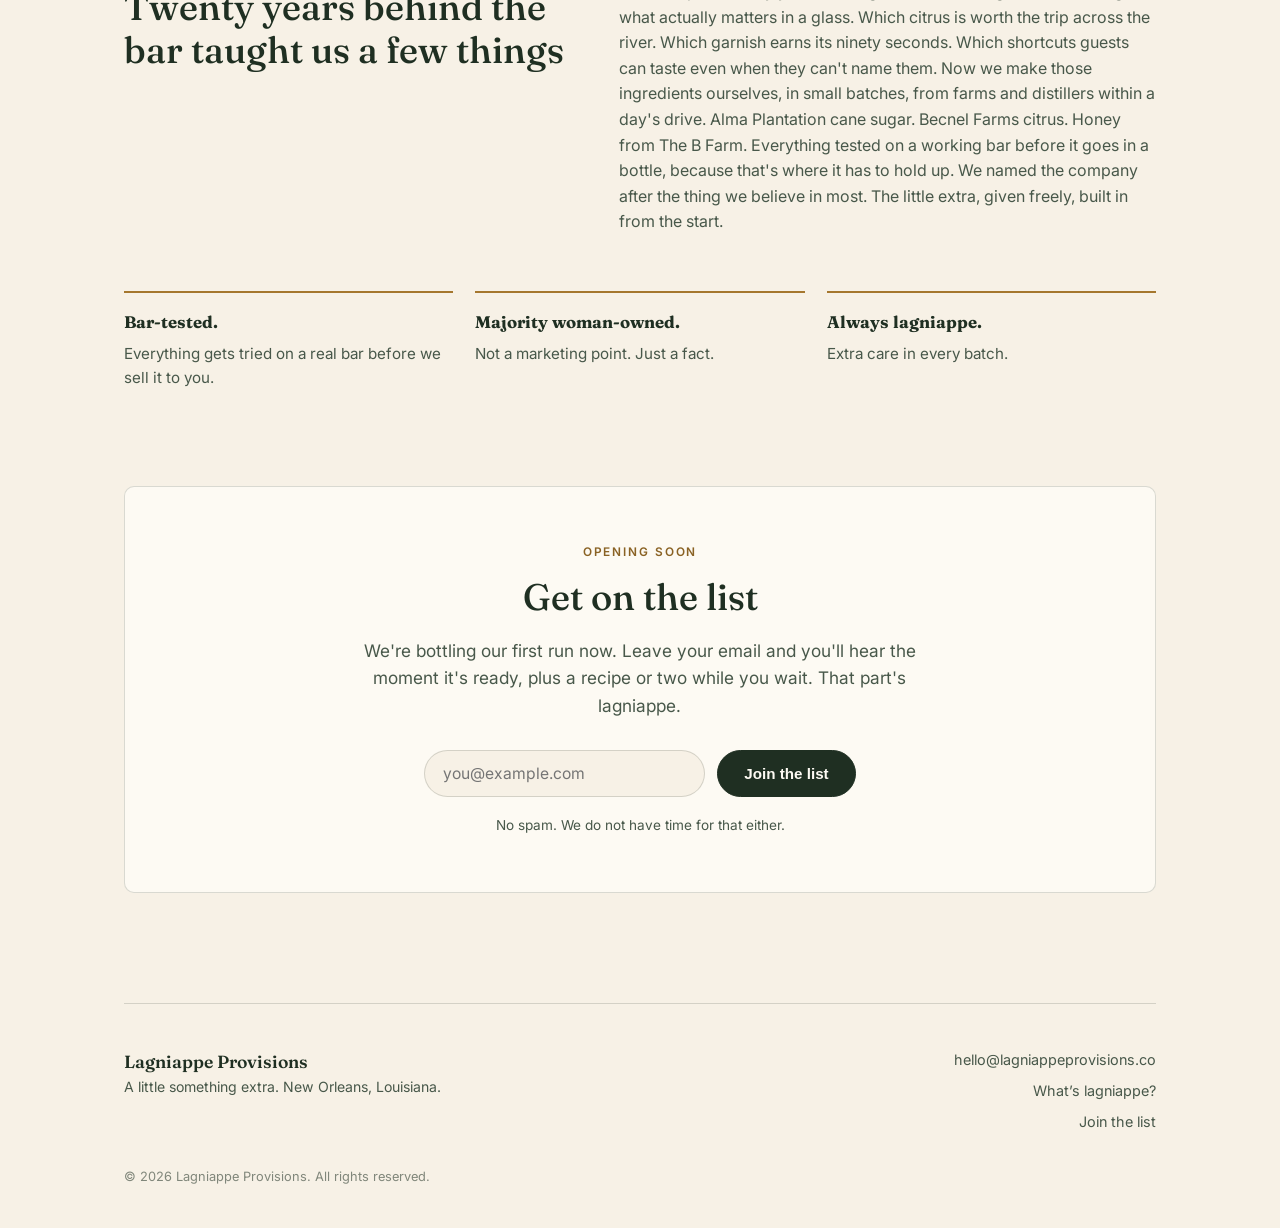
==== commit 3eb17e68: "Update index.html" ====
--- a/index.html
+++ b/index.html
@@ -14,13 +14,13 @@
   <link rel="stylesheet" href="/styles.css" />
 
   <meta property="og:title" content="Lagniappe Provisions | A little something extra" />
-  <meta property="og:description" content="Small-batch cocktail syrups, bitters, and dried fruit, made in New Orleans by a majority woman-owned company." />
+  <meta property="og:description" content="Small-batch cocktail syrups, bitters, and dried fruit, made in New Orleans by a majority woman-owned company. Twenty years of bar work went into these recipes." />
   <meta property="og:url" content="https://lagniappeprovisions.co/" />
   <meta property="og:type" content="website" />
   <meta property="og:site_name" content="Lagniappe Provisions" />
   <meta name="twitter:card" content="summary" />
   <meta name="twitter:title" content="Lagniappe Provisions | A little something extra" />
-  <meta name="twitter:description" content="Small-batch cocktail syrups, bitters, and dried fruit, made in New Orleans by a majority woman-owned company." />
+  <meta name="twitter:description" content="Small-batch cocktail syrups, bitters, and dried fruit, made in New Orleans by a majority woman-owned company. Twenty years of bar work went into these recipes." />
 
   <script type="application/ld+json">
   {
@@ -106,10 +106,9 @@
       <section class="definition" id="lagniappe" aria-label="Definition of lagniappe">
         <p class="def-word">lagniappe <span class="def-phonetic">/ &lsquo;lan-yap /</span> <span class="def-pos">noun</span></p>
         <p class="def-body">
-          A little something extra, worked into the thing itself instead of tacked on
-          after. More time. Better ingredients. Testing it on a real bar instead of
-          guessing. Around here that is not a bonus. It is just how you are supposed
-          to do it.
+        Down here, lagniappe means a little something extra. The thirteenth beignet. The oyster the shucker slides you while you wait. It's not a bonus you pay for and it's not a gimmick. It's generosity worked into the thing itself instead of tacked on after.
+
+That's how we make everything. The extra step isn't extra to us. It's just how it's done.
         </p>
       </section>
 
@@ -123,21 +122,21 @@
               <svg viewBox="0 0 32 32"><path d="M11 4h10v4c2 1.5 3 3.5 3 6v12a2 2 0 0 1-2 2H10a2 2 0 0 1-2-2V14c0-2.5 1-4.5 3-6V4z" fill="none" stroke="currentColor" stroke-width="2" stroke-linejoin="round"/><path d="M8 18h16" stroke="currentColor" stroke-width="2"/></svg>
             </div>
             <h3>Cocktail Syrups</h3>
-            <p>Simple, spiced, and fruit syrups made in small batches. Not the jug that sits behind the bar for a year. Balanced enough to hold up in an actual drink.</p>
+            <p>Real sugar, real fruit, real spice, cooked in small batches and bottled fresh. Louisiana cane sugar, citrus from down the river, honey from folks we know by name. A syrup should taste like the thing on the label. Ours do.</p>
           </article>
           <article class="card">
             <div class="card-icon" aria-hidden="true">
               <svg viewBox="0 0 32 32"><path d="M16 4c3 4 8 6 8 13a8 8 0 1 1-16 0c0-7 5-9 8-13z" fill="none" stroke="currentColor" stroke-width="2" stroke-linejoin="round"/><path d="M12 19a4 4 0 0 0 4 4" fill="none" stroke="currentColor" stroke-width="2" stroke-linecap="round"/></svg>
             </div>
             <h3>Bitters</h3>
-            <p>A few drops can save a bad cocktail or ruin a good one. Ours were built by somebody who spent twenty years learning the difference.</p>
+            <p>Whole botanicals, extracted slow, balanced by palate instead of by spreadsheet. Bitters are the seasoning of a drink, a dash or two that pulls everything into focus. Twenty years behind the bar taught us exactly where that focus lives.</p>
           </article>
           <article class="card">
             <div class="card-icon" aria-hidden="true">
               <svg viewBox="0 0 32 32"><rect x="5" y="12" width="22" height="15" rx="1.5" fill="none" stroke="currentColor" stroke-width="2"/><path d="M5 12l3-6h16l3 6M16 6v21" fill="none" stroke="currentColor" stroke-width="2" stroke-linejoin="round"/></svg>
             </div>
             <h3>Dried Fruit</h3>
-            <p>Citrus wheels and garnishes that finish a drink the way it deserves. The last ninety seconds of care, done ahead of time so you don't have to.</p>
+            <p>Citrus wheels and garnishes that finish a drink the way it deserves. Sliced thin, dried slow, ready when you are. It's the last ninety seconds of care, done ahead of time so you don't have to.</p>
           </article>
         </div>
       </section>
@@ -151,17 +150,11 @@
           </div>
           <div class="story-copy">
             <p>
-              The woman who started this company spent twenty years making drinks for
-              strangers in Portland & New Orleans. That teaches you things. Which syrups fall flat.
-              Which bitters are worth the shelf space. Which garnish is worth the extra
-              ninety seconds. Mostly she learned it by making a lot of bad drinks first.
-              Everybody does.
-            </p>
-            <p>
-              This company is majority owned by women. That should not be news in this
-              industry, but somehow it still is. We make the products we spent twenty
-              years wishing somebody else would make properly. Small batches. Honest
-              labels. Nothing in the bottle we would not want to explain to your face.
+              Lagniappe Provisions started behind a bar in New Orleans, where [Name] spent twenty years making drinks for strangers and learning what actually matters in a glass. Which citrus is worth the trip across the river. Which garnish earns its ninety seconds. Which shortcuts guests can taste even when they can't name them.
+
+Now we make those ingredients ourselves, in small batches, from farms and distillers within a day's drive. Alma Plantation cane sugar. Becnel Farms citrus. Honey from The B Farm. Everything tested on a working bar before it goes in a bottle, because that's where it has to hold up.
+
+We named the company after the thing we believe in most. The little extra, given freely, built in from the start.
             </p>
           </div>
         </div>
@@ -178,8 +171,7 @@
           <p class="kicker">Opening soon</p>
           <h2>Get on the list</h2>
           <p class="lede">
-            We are packing our first run right now. Leave your email and you will be
-            first to know when it is ready to buy.
+          We're bottling our first run now. Leave your email and you'll hear the moment it's ready, plus a recipe or two while you wait. That part's lagniappe.
           </p>
           <form id="signup-form" class="signup-form" novalidate>
             <label class="visually-hidden" for="signup-email">Email address</label>
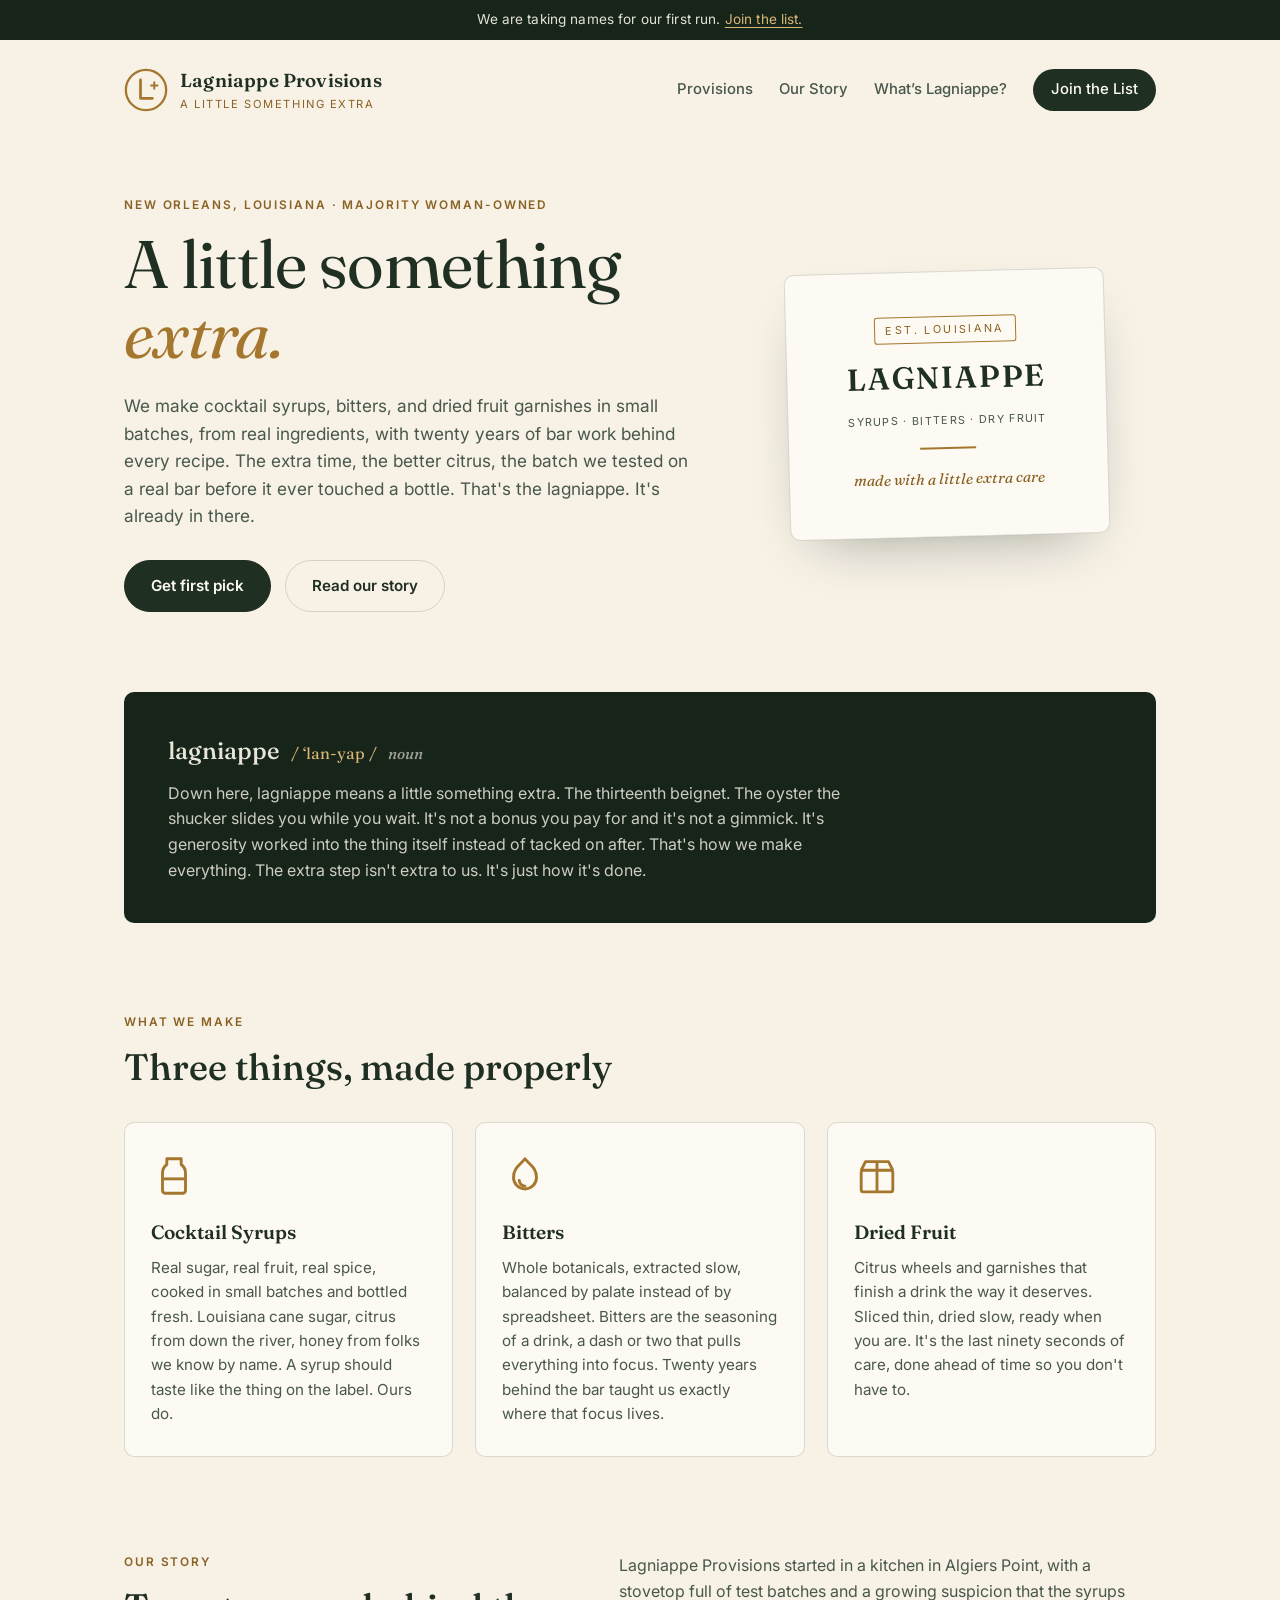
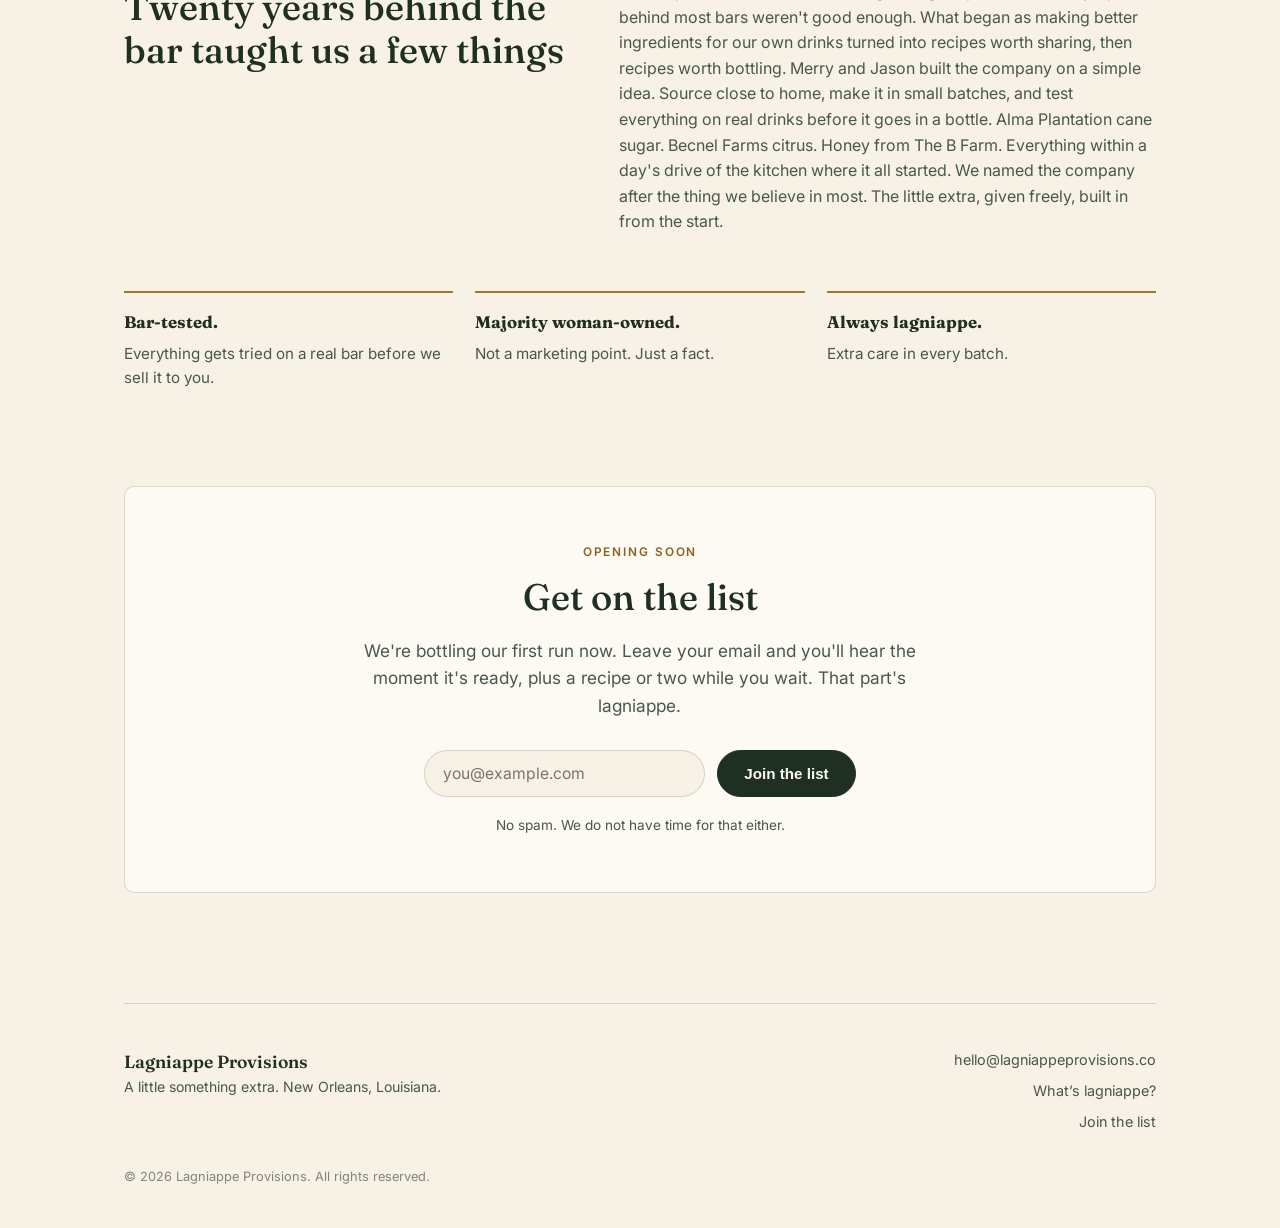
==== commit 16e083bc: "Update index.html" ====
--- a/index.html
+++ b/index.html
@@ -150,10 +150,8 @@
           </div>
           <div class="story-copy">
             <p>
-              Lagniappe Provisions started behind a bar in New Orleans, where [Name] spent twenty years making drinks for strangers and learning what actually matters in a glass. Which citrus is worth the trip across the river. Which garnish earns its ninety seconds. Which shortcuts guests can taste even when they can't name them.
-
-Now we make those ingredients ourselves, in small batches, from farms and distillers within a day's drive. Alma Plantation cane sugar. Becnel Farms citrus. Honey from The B Farm. Everything tested on a working bar before it goes in a bottle, because that's where it has to hold up.
-
+             Lagniappe Provisions started in a kitchen in Algiers Point, with a stovetop full of test batches and a growing suspicion that the syrups behind most bars weren't good enough. What began as making better ingredients for our own drinks turned into recipes worth sharing, then recipes worth bottling.
+Merry and Jason built the company on a simple idea. Source close to home, make it in small batches, and test everything on real drinks before it goes in a bottle. Alma Plantation cane sugar. Becnel Farms citrus. Honey from The B Farm. Everything within a day's drive of the kitchen where it all started.
 We named the company after the thing we believe in most. The little extra, given freely, built in from the start.
             </p>
           </div>
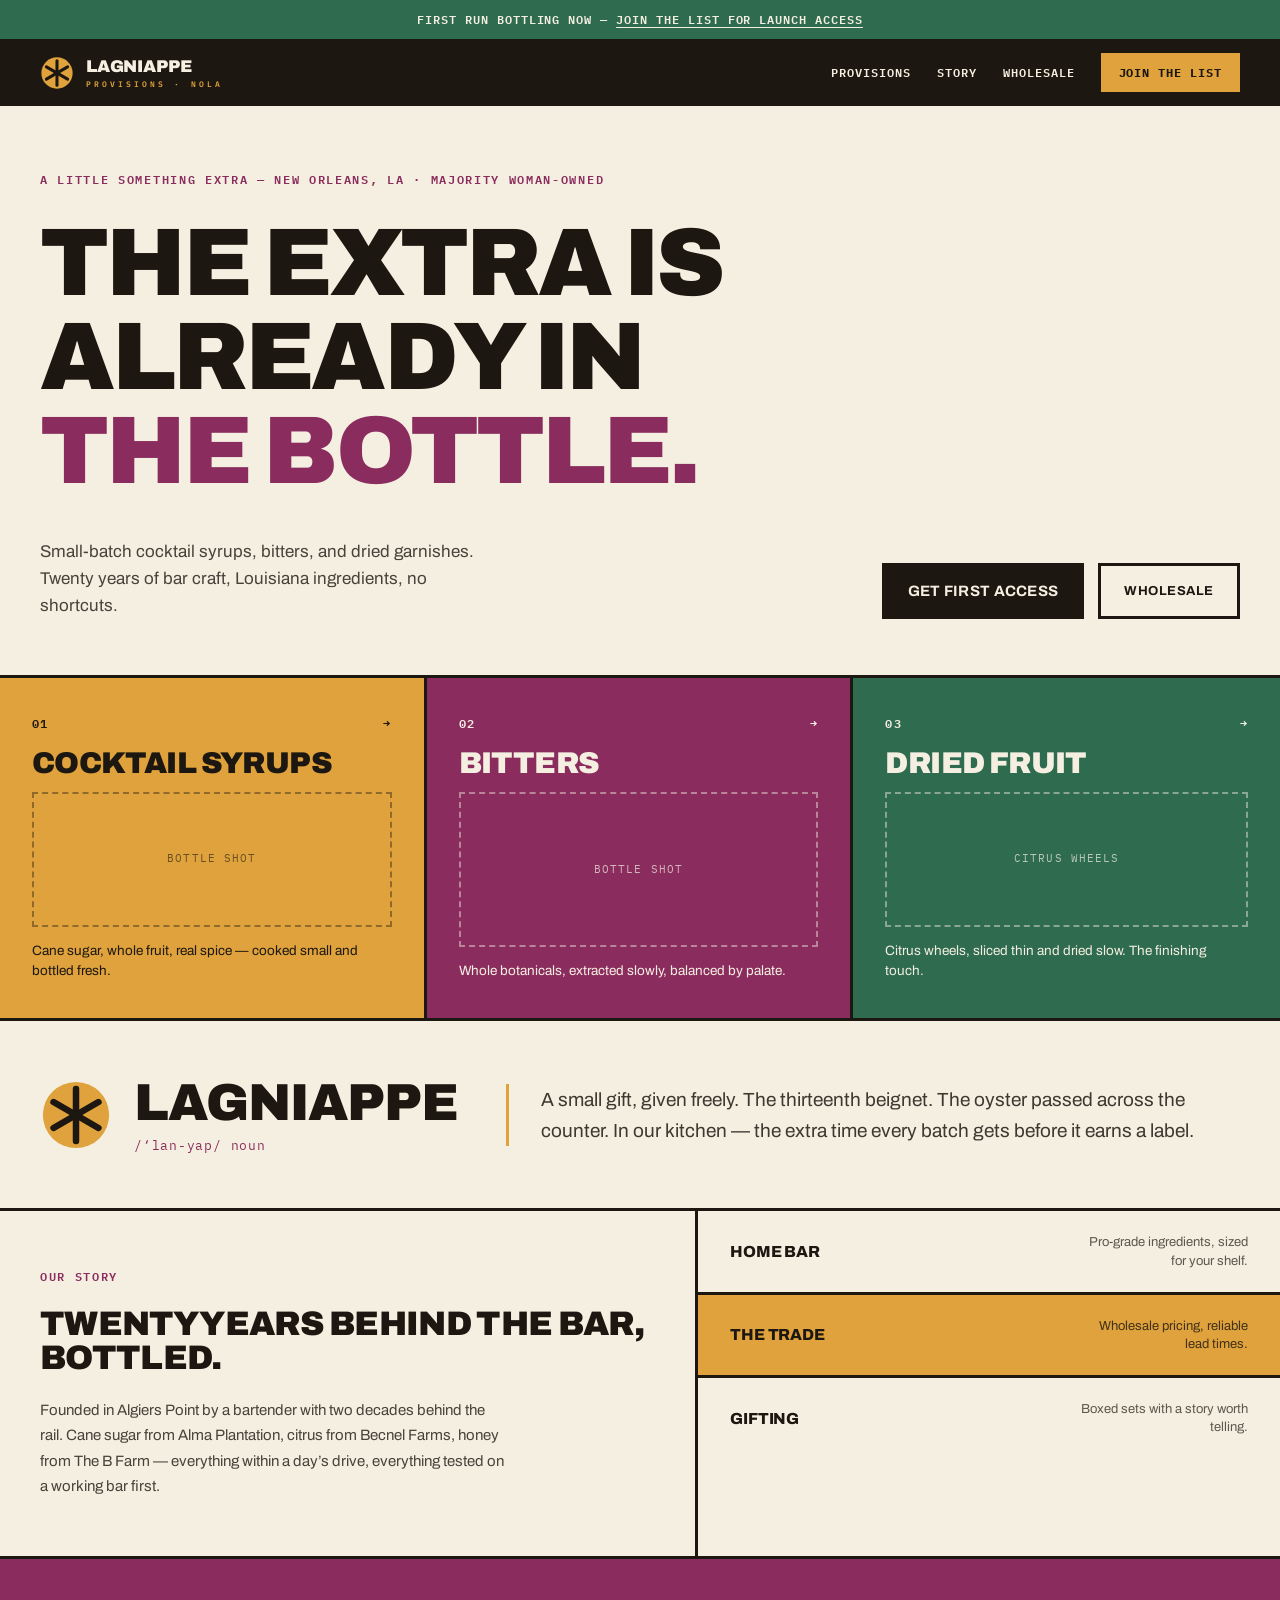
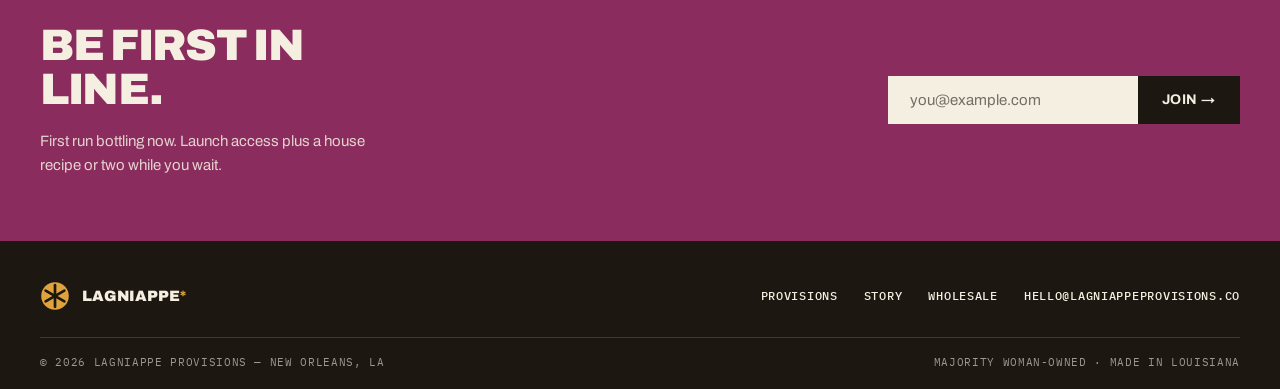
==== commit dff6ddbe: "Redesign site into "Second Line" editorial direction + product page Rework the marketing site from t" ====
--- a/index.html
+++ b/index.html
@@ -3,24 +3,24 @@
 <head>
   <meta charset="UTF-8" />
   <meta name="viewport" content="width=device-width, initial-scale=1.0" />
-  <title>Lagniappe Provisions | A little something extra</title>
-  <meta name="description" content="Small-batch cocktail syrups, bitters, and dried fruit, made in New Orleans by a majority woman-owned company. Twenty years of bar work went into these recipes." />
+  <title>Lagniappe Provisions | The extra is already in the bottle.</title>
+  <meta name="description" content="Small-batch cocktail syrups, bitters, and dried fruit garnishes. Twenty years of bar craft, Louisiana ingredients, no shortcuts. Made in New Orleans, majority woman-owned." />
   <link rel="canonical" href="https://lagniappeprovisions.co/" />
 
   <link rel="preconnect" href="https://fonts.googleapis.com" />
   <link rel="preconnect" href="https://fonts.gstatic.com" crossorigin />
-  <link href="https://fonts.googleapis.com/css2?family=Fraunces:opsz,wght@9..144,300;9..144,400;9..144,500;9..144,600&family=Inter:wght@400;500;600;700&display=swap" rel="stylesheet" />
+  <link href="https://fonts.googleapis.com/css2?family=Archivo:wght@400;500;600;700;800;900&family=IBM+Plex+Mono:wght@400;500;600;700&display=swap" rel="stylesheet" />
   <link rel="icon" type="image/svg+xml" href="/favicon.svg" />
   <link rel="stylesheet" href="/styles.css" />
 
-  <meta property="og:title" content="Lagniappe Provisions | A little something extra" />
-  <meta property="og:description" content="Small-batch cocktail syrups, bitters, and dried fruit, made in New Orleans by a majority woman-owned company. Twenty years of bar work went into these recipes." />
+  <meta property="og:title" content="Lagniappe Provisions | The extra is already in the bottle." />
+  <meta property="og:description" content="Small-batch cocktail syrups, bitters, and dried fruit garnishes. Twenty years of bar craft, Louisiana ingredients, no shortcuts." />
   <meta property="og:url" content="https://lagniappeprovisions.co/" />
   <meta property="og:type" content="website" />
   <meta property="og:site_name" content="Lagniappe Provisions" />
   <meta name="twitter:card" content="summary" />
-  <meta name="twitter:title" content="Lagniappe Provisions | A little something extra" />
-  <meta name="twitter:description" content="Small-batch cocktail syrups, bitters, and dried fruit, made in New Orleans by a majority woman-owned company. Twenty years of bar work went into these recipes." />
+  <meta name="twitter:title" content="Lagniappe Provisions | The extra is already in the bottle." />
+  <meta name="twitter:description" content="Small-batch cocktail syrups, bitters, and dried fruit garnishes. Twenty years of bar craft, Louisiana ingredients, no shortcuts." />
 
   <script type="application/ld+json">
   {
@@ -29,206 +29,183 @@
     "name": "Lagniappe Provisions",
     "url": "https://lagniappeprovisions.co/",
     "email": "hello@lagniappeprovisions.co",
-    "description": "Small-batch cocktail syrups, bitters, and dried fruit, made in New Orleans.",
+    "description": "Small-batch cocktail syrups, bitters, and dried fruit garnishes, made in New Orleans.",
     "address": { "@type": "PostalAddress", "addressLocality": "New Orleans", "addressRegion": "LA", "addressCountry": "US" }
   }
   </script>
 </head>
 <body>
 
-  <!-- ====== SITE CONFIG ====== -->
   <script>
-    // Set to a form endpoint (e.g. Formspree/Buttondown) to enable direct signup.
-    // While empty, the signup form falls back to a pre-filled email instead.
-    var FORM_ENDPOINT = '';
-    var CONTACT_EMAIL = 'hello@lagniappeprovisions.co';
+    // Set formEndpoint to a Formspree/Buttondown URL to enable direct signup.
+    // showAnnouncement toggles the green announcement bar (default true).
+    window.LP_CONFIG = {
+      formEndpoint: '',
+      contactEmail: 'hello@lagniappeprovisions.co',
+      showAnnouncement: true
+    };
   </script>
 
   <a class="skip-link" href="#main">Skip to content</a>
 
-  <div class="topbar">
-    <p>We are taking names for our first run. <a href="#signup">Join the list.</a></p>
+  <!-- ====== ANNOUNCEMENT BAR ====== -->
+  <div class="announce" role="region" aria-label="Announcement">
+    First run bottling now — <a href="#signup">join the list for launch access</a>
   </div>
 
-  <div class="container">
-    <nav aria-label="Primary">
-      <a href="/" class="brand-mark" aria-label="Lagniappe Provisions home">
-        <svg class="brand-logo" viewBox="0 0 48 48" role="img" aria-hidden="true">
-          <circle cx="24" cy="24" r="22" fill="none" stroke="currentColor" stroke-width="2.5"/>
-          <path d="M18 13v20h13" fill="none" stroke="currentColor" stroke-width="3" stroke-linecap="round" stroke-linejoin="round"/>
-          <path d="M33 15.5v7M29.5 19h7" fill="none" stroke="currentColor" stroke-width="2.2" stroke-linecap="round"/>
+  <!-- ====== NAV ====== -->
+  <nav class="nav" aria-label="Primary">
+    <a href="/" class="logo-lockup" aria-label="Lagniappe Provisions home">
+      <svg class="logo-coin" width="34" height="34" viewBox="0 0 100 100" aria-hidden="true">
+        <circle cx="50" cy="50" r="46" fill="#DFA23C"/>
+        <g stroke="#1C1710" stroke-width="9" stroke-linecap="round">
+          <line x1="50" y1="14" x2="50" y2="86"/>
+          <line x1="18.8" y1="32" x2="81.2" y2="68"/>
+          <line x1="81.2" y1="32" x2="18.8" y2="68"/>
+        </g>
+      </svg>
+      <span class="logo-words">
+        <span class="logo-word">Lagniappe</span>
+        <span class="logo-sub">Provisions · NOLA</span>
+      </span>
+    </a>
+
+    <button class="nav-toggle" aria-label="Toggle menu" aria-expanded="false" aria-controls="nav-links">
+      <span></span><span></span><span></span>
+    </button>
+
+    <div class="nav-links" id="nav-links">
+      <a class="nav-link" href="/products/spiced-cane-syrup.html">Provisions</a>
+      <a class="nav-link" href="#story">Story</a>
+      <a class="nav-link" href="#" aria-disabled="true" onclick="return false;">Wholesale</a>
+      <a class="btn-join" href="#signup">Join the List</a>
+    </div>
+  </nav>
+
+  <main id="main">
+
+    <!-- ====== HERO ====== -->
+    <header class="hero">
+      <p class="eyebrow hero-eyebrow">A little something extra — New Orleans, LA · Majority woman-owned</p>
+      <h1 class="display hero-title">
+        The Extra Is<br />
+        Already In<br />
+        <span class="line-purple">The Bottle.</span>
+      </h1>
+      <div class="hero-lower">
+        <p class="hero-body">Small-batch cocktail syrups, bitters, and dried garnishes. Twenty years of bar craft, Louisiana ingredients, no shortcuts.</p>
+        <div class="hero-actions">
+          <a class="btn btn-fill" href="#signup">Get First Access</a>
+          <a class="btn btn-outline" href="#" aria-disabled="true" onclick="return false;">Wholesale</a>
+        </div>
+      </div>
+    </header>
+
+    <!-- ====== PRODUCT BLOCKS ====== -->
+    <section class="product-blocks" aria-label="What we make">
+      <a class="pblock pblock-gold" href="/products/spiced-cane-syrup.html">
+        <div class="pblock-index"><span>01</span><span>&rarr;</span></div>
+        <h2 class="pblock-title">Cocktail Syrups</h2>
+        <div class="placeholder">bottle shot</div>
+        <p class="pblock-desc">Cane sugar, whole fruit, real spice — cooked small and bottled fresh.</p>
+      </a>
+      <div class="pblock pblock-purple">
+        <div class="pblock-index"><span>02</span><span>&rarr;</span></div>
+        <h2 class="pblock-title">Bitters</h2>
+        <div class="placeholder">bottle shot</div>
+        <p class="pblock-desc">Whole botanicals, extracted slowly, balanced by palate.</p>
+      </div>
+      <div class="pblock pblock-green">
+        <div class="pblock-index"><span>03</span><span>&rarr;</span></div>
+        <h2 class="pblock-title">Dried Fruit</h2>
+        <div class="placeholder">citrus wheels</div>
+        <p class="pblock-desc">Citrus wheels, sliced thin and dried slow. The finishing touch.</p>
+      </div>
+    </section>
+
+    <!-- ====== DEFINITION BAND ====== -->
+    <section class="definition" id="lagniappe" aria-label="Definition of lagniappe">
+      <div class="def-left">
+        <svg class="logo-coin" width="72" height="72" viewBox="0 0 100 100" aria-hidden="true">
+          <circle cx="50" cy="50" r="46" fill="#DFA23C"/>
+          <g stroke="#1C1710" stroke-width="9" stroke-linecap="round">
+            <line x1="50" y1="14" x2="50" y2="86"/>
+            <line x1="18.8" y1="32" x2="81.2" y2="68"/>
+            <line x1="81.2" y1="32" x2="18.8" y2="68"/>
+          </g>
         </svg>
-        <span class="brand-block">
-          <span class="brand-text">Lagniappe Provisions</span>
-          <span class="brand-tagline">A little something extra</span>
-        </span>
+        <p class="def-word">Lagniappe<span class="def-pron">/&lsquo;lan-yap/ noun</span></p>
+      </div>
+      <p class="def-body">A small gift, given freely. The thirteenth beignet. The oyster passed across the counter. In our kitchen — the extra time every batch gets before it earns a label.</p>
+    </section>
+
+    <!-- ====== STORY + AUDIENCES ====== -->
+    <section class="story" id="story">
+      <div class="story-main">
+        <p class="eyebrow story-eyebrow">Our Story</p>
+        <h2 class="story-title">Twenty Years Behind The Bar, Bottled.</h2>
+        <p class="story-body">Founded in Algiers Point by a bartender with two decades behind the rail. Cane sugar from Alma Plantation, citrus from Becnel Farms, honey from The B Farm — everything within a day&rsquo;s drive, everything tested on a working bar first.</p>
+      </div>
+      <div class="audiences">
+        <div class="aud-row">
+          <span class="aud-label">Home Bar</span>
+          <span class="aud-note">Pro-grade ingredients, sized for your shelf.</span>
+        </div>
+        <div class="aud-row aud-gold">
+          <span class="aud-label">The Trade</span>
+          <span class="aud-note">Wholesale pricing, reliable lead times.</span>
+        </div>
+        <div class="aud-row">
+          <span class="aud-label">Gifting</span>
+          <span class="aud-note">Boxed sets with a story worth telling.</span>
+        </div>
+      </div>
+    </section>
+
+    <!-- ====== SIGNUP BAND ====== -->
+    <section class="signup" id="signup">
+      <div class="signup-left">
+        <h2 class="signup-title">Be First In Line.</h2>
+        <p class="signup-copy">First run bottling now. Launch access plus a house recipe or two while you wait.</p>
+      </div>
+      <form class="signup-form" id="signup-form" novalidate>
+        <label class="visually-hidden" for="signup-email">Email address</label>
+        <input id="signup-email" name="email" type="email" required autocomplete="email" placeholder="you@example.com" />
+        <button type="submit" class="btn-signup">Join &rarr;</button>
+      </form>
+      <div class="signup-done" id="signup-done" hidden>&#10022; You&rsquo;re on the list. Lagniappe coming your way.</div>
+    </section>
+
+  </main>
+
+  <!-- ====== FOOTER ====== -->
+  <footer class="footer">
+    <div class="footer-top">
+      <a href="/" class="logo-lockup logo-footer" aria-label="Lagniappe Provisions home">
+        <svg class="logo-coin" width="30" height="30" viewBox="0 0 100 100" aria-hidden="true">
+          <circle cx="50" cy="50" r="46" fill="#DFA23C"/>
+          <g stroke="#1C1710" stroke-width="9" stroke-linecap="round">
+            <line x1="50" y1="14" x2="50" y2="86"/>
+            <line x1="18.8" y1="32" x2="81.2" y2="68"/>
+            <line x1="81.2" y1="32" x2="18.8" y2="68"/>
+          </g>
+        </svg>
+        <span class="logo-word">Lagniappe<span class="logo-star">*</span></span>
       </a>
-      <button class="nav-hamburger" aria-label="Open menu" aria-expanded="false"
-              onclick="this.classList.toggle('open'); this.setAttribute('aria-expanded', this.classList.contains('open')); document.getElementById('nav-links').classList.toggle('open');">
-        <span></span><span></span><span></span>
-      </button>
-      <div class="nav-links" id="nav-links">
-        <a href="#provisions">Provisions</a>
-        <a href="#story">Our Story</a>
-        <a href="#lagniappe">What&rsquo;s Lagniappe?</a>
-        <a href="#signup" class="nav-cta">Join the List</a>
-      </div>
-    </nav>
-
-    <main id="main">
-
-      <!-- ====== HERO ====== -->
-      <header class="hero">
-        <div class="hero-copy">
-          <p class="kicker">New Orleans, Louisiana &middot; Majority Woman-Owned</p>
-          <h1 class="display">A little something<br /><em>extra.</em></h1>
-          <p class="lede">
-            We make cocktail syrups, bitters, and dried fruit garnishes in small batches, from real ingredients, with twenty years of bar work behind every recipe. 
-            The extra time, the better citrus, the batch we tested on a real bar before it ever touched a bottle. That's the lagniappe. It's already in there.
-          </p>
-          <div class="hero-actions">
-            <a href="#signup" class="btn btn-primary">Get first pick</a>
-            <a href="#story" class="btn btn-ghost">Read our story</a>
-          </div>
-        </div>
-        <div class="hero-panel" aria-hidden="true">
-          <div class="crate">
-            <span class="crate-stamp">EST. LOUISIANA</span>
-            <span class="crate-word">LAGNIAPPE</span>
-            <span class="crate-sub">SYRUPS &middot; BITTERS &middot; DRY FRUIT</span>
-            <span class="crate-rule"></span>
-            <span class="crate-note">made with a little extra care</span>
-          </div>
-        </div>
-      </header>
-
-      <!-- ====== DEFINITION ====== -->
-      <section class="definition" id="lagniappe" aria-label="Definition of lagniappe">
-        <p class="def-word">lagniappe <span class="def-phonetic">/ &lsquo;lan-yap /</span> <span class="def-pos">noun</span></p>
-        <p class="def-body">
-        Down here, lagniappe means a little something extra. The thirteenth beignet. The oyster the shucker slides you while you wait. It's not a bonus you pay for and it's not a gimmick. It's generosity worked into the thing itself instead of tacked on after.
-
-That's how we make everything. The extra step isn't extra to us. It's just how it's done.
-        </p>
-      </section>
-
-      <!-- ====== PROVISIONS ====== -->
-      <section class="section" id="provisions">
-        <p class="kicker">What we make</p>
-        <h2>Three things, made properly</h2>
-        <div class="card-grid">
-          <article class="card">
-            <div class="card-icon" aria-hidden="true">
-              <svg viewBox="0 0 32 32"><path d="M11 4h10v4c2 1.5 3 3.5 3 6v12a2 2 0 0 1-2 2H10a2 2 0 0 1-2-2V14c0-2.5 1-4.5 3-6V4z" fill="none" stroke="currentColor" stroke-width="2" stroke-linejoin="round"/><path d="M8 18h16" stroke="currentColor" stroke-width="2"/></svg>
-            </div>
-            <h3>Cocktail Syrups</h3>
-            <p>Real sugar, real fruit, real spice, cooked in small batches and bottled fresh. Louisiana cane sugar, citrus from down the river, honey from folks we know by name. A syrup should taste like the thing on the label. Ours do.</p>
-          </article>
-          <article class="card">
-            <div class="card-icon" aria-hidden="true">
-              <svg viewBox="0 0 32 32"><path d="M16 4c3 4 8 6 8 13a8 8 0 1 1-16 0c0-7 5-9 8-13z" fill="none" stroke="currentColor" stroke-width="2" stroke-linejoin="round"/><path d="M12 19a4 4 0 0 0 4 4" fill="none" stroke="currentColor" stroke-width="2" stroke-linecap="round"/></svg>
-            </div>
-            <h3>Bitters</h3>
-            <p>Whole botanicals, extracted slow, balanced by palate instead of by spreadsheet. Bitters are the seasoning of a drink, a dash or two that pulls everything into focus. Twenty years behind the bar taught us exactly where that focus lives.</p>
-          </article>
-          <article class="card">
-            <div class="card-icon" aria-hidden="true">
-              <svg viewBox="0 0 32 32"><rect x="5" y="12" width="22" height="15" rx="1.5" fill="none" stroke="currentColor" stroke-width="2"/><path d="M5 12l3-6h16l3 6M16 6v21" fill="none" stroke="currentColor" stroke-width="2" stroke-linejoin="round"/></svg>
-            </div>
-            <h3>Dried Fruit</h3>
-            <p>Citrus wheels and garnishes that finish a drink the way it deserves. Sliced thin, dried slow, ready when you are. It's the last ninety seconds of care, done ahead of time so you don't have to.</p>
-          </article>
-        </div>
-      </section>
-
-      <!-- ====== STORY ====== -->
-      <section class="section section-story" id="story">
-        <div class="story-grid">
-          <div>
-            <p class="kicker">Our story</p>
-            <h2>Twenty years behind the bar taught us a few things</h2>
-          </div>
-          <div class="story-copy">
-            <p>
-             Lagniappe Provisions started in a kitchen in Algiers Point, with a stovetop full of test batches and a growing suspicion that the syrups behind most bars weren't good enough. What began as making better ingredients for our own drinks turned into recipes worth sharing, then recipes worth bottling.
-Merry and Jason built the company on a simple idea. Source close to home, make it in small batches, and test everything on real drinks before it goes in a bottle. Alma Plantation cane sugar. Becnel Farms citrus. Honey from The B Farm. Everything within a day's drive of the kitchen where it all started.
-We named the company after the thing we believe in most. The little extra, given freely, built in from the start.
-            </p>
-          </div>
-        </div>
-        <ul class="values" role="list">
-          <li><strong>Bar-tested.</strong> Everything gets tried on a real bar before we sell it to you.</li>
-          <li><strong>Majority woman-owned.</strong> Not a marketing point. Just a fact.</li>
-          <li><strong>Always lagniappe.</strong> Extra care in every batch. </li>
-        </ul>
-      </section>
-
-      <!-- ====== SIGNUP ====== -->
-      <section class="section signup" id="signup">
-        <div class="signup-inner">
-          <p class="kicker">Opening soon</p>
-          <h2>Get on the list</h2>
-          <p class="lede">
-          We're bottling our first run now. Leave your email and you'll hear the moment it's ready, plus a recipe or two while you wait. That part's lagniappe.
-          </p>
-          <form id="signup-form" class="signup-form" novalidate>
-            <label class="visually-hidden" for="signup-email">Email address</label>
-            <input id="signup-email" name="email" type="email" required autocomplete="email" placeholder="you@example.com" />
-            <button type="submit" class="btn btn-primary">Join the list</button>
-          </form>
-          <p class="signup-note" id="signup-note">No spam. We do not have time for that either.</p>
-        </div>
-      </section>
-
-    </main>
-
-    <footer>
-      <div class="footer-grid">
-        <div>
-          <p class="footer-brand">Lagniappe Provisions</p>
-          <p class="footer-sub">A little something extra. New Orleans, Louisiana.</p>
-        </div>
-        <div class="footer-links">
-          <a href="mailto:hello@lagniappeprovisions.co">hello@lagniappeprovisions.co</a>
-          <a href="#lagniappe">What&rsquo;s lagniappe?</a>
-          <a href="#signup">Join the list</a>
-        </div>
-      </div>
-      <p class="footer-legal">&copy; <span id="year">2026</span> Lagniappe Provisions. All rights reserved.</p>
-    </footer>
-  </div>
-
-  <script>
-    document.getElementById('year').textContent = new Date().getFullYear();
-
-    document.getElementById('signup-form').addEventListener('submit', function (e) {
-      e.preventDefault();
-      var email = document.getElementById('signup-email').value.trim();
-      var note = document.getElementById('signup-note');
-      if (!email || email.indexOf('@') < 1) {
-        note.textContent = 'Please enter a valid email address.';
-        return;
-      }
-      if (FORM_ENDPOINT) {
-        fetch(FORM_ENDPOINT, {
-          method: 'POST',
-          headers: { 'Content-Type': 'application/json', 'Accept': 'application/json' },
-          body: JSON.stringify({ email: email })
-        }).then(function (res) {
-          note.textContent = res.ok
-            ? 'You are on the list. Talk soon.'
-            : 'Something went wrong. Email us at ' + CONTACT_EMAIL + ' and we will add you.';
-        }).catch(function () {
-          note.textContent = 'Something went wrong. Email us at ' + CONTACT_EMAIL + ' and we will add you.';
-        });
-      } else {
-        // No form backend configured yet: hand off to the visitor's mail client.
-        window.location.href = 'mailto:' + CONTACT_EMAIL
-          + '?subject=' + encodeURIComponent('Add me to the Lagniappe Provisions list')
-          + '&body=' + encodeURIComponent('Please add ' + email + ' to the launch list.');
-        note.textContent = 'Opening your email app. Or write us at ' + CONTACT_EMAIL + '.';
-      }
-    });
-  </script>
+      <div class="footer-links">
+        <a href="/products/spiced-cane-syrup.html">Provisions</a>
+        <a href="#story">Story</a>
+        <a href="#" aria-disabled="true" onclick="return false;">Wholesale</a>
+        <a href="mailto:hello@lagniappeprovisions.co">hello@lagniappeprovisions.co</a>
+      </div>
+    </div>
+    <hr class="footer-divider" />
+    <div class="footer-legal">
+      <span>&copy; <span id="year">2026</span> Lagniappe Provisions — New Orleans, LA</span>
+      <span>Majority woman-owned · Made in Louisiana</span>
+    </div>
+  </footer>
+
+  <script src="/site.js"></script>
 </body>
 </html>
--- a/styles.css
+++ b/styles.css
@@ -1,39 +1,58 @@
 /* ==========================================================================
    Lagniappe Provisions — lagniappeprovisions.co
-   Palette: bayou green ink on warm cream, brass accent.
+   "Second Line" redesign: bold editorial, oversized uppercase display,
+   flat Mardi Gras-adjacent color blocks, 3px ink rules, zero radius.
    ========================================================================== */
 
 :root {
-  --cream: #f7f1e6;
-  --paper: #fdfaf3;
-  --ink: #1f2f22;
-  --ink-soft: #48584a;
-  --brass: #a5772e;
-  --brass-deep: #8a6224;
-  --green-deep: #16241a;
-  --line: rgba(31, 47, 34, 0.16);
-  --radius: 10px;
-  --font-display: "Fraunces", Georgia, serif;
-  --font-body: "Inter", system-ui, -apple-system, sans-serif;
+  --ink: #1c1710;
+  --cream: #f5efe2;
+  --gold: #dfa23c;
+  --gold-hover: #e8b84b;
+  --purple: #8a2d5e;
+  --purple-hover: #9c3a6e;
+  --green: #2e6b4f;
+  --green-hover: #377a5c;
+  --card-hover: #efe6d2;
+
+  --ink-60: rgba(28, 23, 16, 0.6);
+  --ink-70: rgba(28, 23, 16, 0.7);
+  --ink-80: rgba(28, 23, 16, 0.8);
+  --ink-85: rgba(28, 23, 16, 0.85);
+  --cream-60: rgba(245, 239, 226, 0.6);
+  --cream-70: rgba(245, 239, 226, 0.7);
+  --cream-80: rgba(245, 239, 226, 0.8);
+  --cream-85: rgba(245, 239, 226, 0.85);
+
+  --rule-w: 3px;
+  --nav-h: 70px;
+
+  --font-display: "Archivo", "Arial Narrow", system-ui, sans-serif;
+  --font-mono: "IBM Plex Mono", ui-monospace, "Courier New", monospace;
 }
 
 * { margin: 0; padding: 0; box-sizing: border-box; }
 
-html { scroll-behavior: smooth; }
+html {
+  scroll-behavior: smooth;
+  scroll-padding-top: var(--nav-h);
+  -webkit-text-size-adjust: 100%;
+}
 
 body {
-  font-family: var(--font-body);
+  font-family: var(--font-display);
   background: var(--cream);
   color: var(--ink);
   line-height: 1.6;
   -webkit-font-smoothing: antialiased;
-}
-
-.container {
-  max-width: 1080px;
-  margin: 0 auto;
-  padding: 0 24px;
-}
+  text-rendering: optimizeLegibility;
+}
+
+::selection { background: var(--gold); color: var(--ink); }
+
+a { color: inherit; text-decoration: none; }
+button { font-family: inherit; cursor: pointer; }
+img { max-width: 100%; display: block; }
 
 /* ---------- Accessibility helpers ---------- */
 
@@ -44,7 +63,11 @@
   background: var(--ink);
   color: var(--cream);
   padding: 10px 18px;
-  z-index: 100;
+  z-index: 200;
+  font-family: var(--font-mono);
+  font-size: 12px;
+  letter-spacing: 0.06em;
+  text-transform: uppercase;
 }
 .skip-link:focus { left: 12px; top: 12px; }
 
@@ -56,413 +79,817 @@
   white-space: nowrap;
 }
 
-/* ---------- Topbar ---------- */
-
-.topbar {
-  background: var(--green-deep);
-  color: rgba(247, 241, 230, 0.92);
+:focus-visible {
+  outline: 3px solid var(--purple);
+  outline-offset: 2px;
+}
+
+/* ==========================================================================
+   Logo
+   ========================================================================== */
+
+.logo-lockup { display: inline-flex; align-items: center; gap: 12px; }
+.logo-coin { flex-shrink: 0; display: block; }
+.logo-words { display: flex; flex-direction: column; line-height: 1; }
+.logo-word {
+  font-family: var(--font-display);
+  font-weight: 900;
+  font-size: 17px;
+  text-transform: uppercase;
+  letter-spacing: -0.01em;
+  color: inherit;
+}
+.logo-sub {
+  font-family: var(--font-mono);
+  font-weight: 600;
+  font-size: 8px;
+  letter-spacing: 0.38em;
+  text-transform: uppercase;
+  color: var(--gold);
+  margin-top: 5px;
+}
+
+/* Footer variant: "LAGNIAPPE*" single line */
+.logo-footer .logo-word { font-size: 15px; }
+.logo-footer .logo-star { color: var(--gold); }
+
+/* ==========================================================================
+   Shared chrome
+   ========================================================================== */
+
+/* Announcement bar */
+.announce {
+  background: var(--green);
+  color: var(--cream);
   text-align: center;
-  font-size: 0.85rem;
-  padding: 9px 16px;
-  letter-spacing: 0.01em;
-}
-.topbar a { color: #d9b774; text-underline-offset: 3px; }
-
-/* ---------- Nav ---------- */
-
-nav {
-  display: flex;
-  align-items: center;
-  justify-content: space-between;
-  padding: 26px 0;
-  position: relative;
-}
-
-.brand-mark {
-  display: flex;
-  align-items: center;
-  gap: 12px;
-  text-decoration: none;
+  padding: 10px 16px;
+  font-family: var(--font-mono);
+  font-weight: 600;
+  font-size: 12px;
+  letter-spacing: 0.08em;
+  text-transform: uppercase;
+}
+.announce a {
+  color: inherit;
+  text-decoration: underline;
+  text-underline-offset: 3px;
+}
+.announce a:hover { color: var(--ink); }
+
+/* Nav */
+.nav {
+  position: sticky;
+  top: 0;
+  z-index: 50;
+  background: var(--ink);
+  color: var(--cream);
+  display: flex;
+  align-items: center;
+  justify-content: space-between;
+  gap: 20px;
+  padding: 14px 40px;
+}
+.nav .logo-word { color: var(--cream); }
+
+.nav-links { display: flex; align-items: center; gap: 26px; }
+.nav-link {
+  font-family: var(--font-mono);
+  font-weight: 600;
+  font-size: 12px;
+  letter-spacing: 0.08em;
+  text-transform: uppercase;
+  color: var(--cream);
+  transition: color 0.15s ease;
+}
+.nav-link:hover { color: var(--gold); }
+
+.btn-join {
+  background: var(--gold);
   color: var(--ink);
-}
-.brand-logo { width: 44px; height: 44px; color: var(--brass); flex-shrink: 0; }
-.brand-block { display: flex; flex-direction: column; }
-.brand-text {
-  font-family: var(--font-display);
-  font-weight: 600;
-  font-size: 1.18rem;
-  letter-spacing: 0.01em;
-}
-.brand-tagline {
-  font-size: 0.7rem;
-  text-transform: uppercase;
-  letter-spacing: 0.14em;
-  color: var(--brass-deep);
-}
-
-.nav-links { display: flex; align-items: center; gap: 26px; }
-.nav-links a {
-  text-decoration: none;
-  color: var(--ink-soft);
-  font-size: 0.93rem;
-  font-weight: 500;
-}
-.nav-links a:hover { color: var(--ink); }
-.nav-links .nav-cta {
-  color: var(--paper);
-  background: var(--ink);
-  padding: 9px 18px;
-  border-radius: 999px;
-}
-.nav-links .nav-cta:hover { background: var(--green-deep); color: var(--paper); }
-
-.nav-hamburger {
+  font-family: var(--font-mono);
+  font-weight: 700;
+  font-size: 12px;
+  letter-spacing: 0.08em;
+  text-transform: uppercase;
+  padding: 10px 18px;
+  border: none;
+  transition: background 0.15s ease, color 0.15s ease;
+}
+.btn-join:hover { background: var(--cream); color: var(--ink); }
+
+.nav-toggle {
   display: none;
   background: none;
   border: 0;
-  cursor: pointer;
   padding: 8px;
 }
-.nav-hamburger span {
+.nav-toggle span {
   display: block;
-  width: 22px; height: 2px;
-  background: var(--ink);
+  width: 24px; height: 3px;
+  background: var(--cream);
   margin: 5px 0;
   transition: transform 0.2s ease, opacity 0.2s ease;
 }
-.nav-hamburger.open span:nth-child(1) { transform: translateY(7px) rotate(45deg); }
-.nav-hamburger.open span:nth-child(2) { opacity: 0; }
-.nav-hamburger.open span:nth-child(3) { transform: translateY(-7px) rotate(-45deg); }
-
-/* ---------- Type ---------- */
-
-.kicker {
-  text-transform: uppercase;
-  letter-spacing: 0.16em;
-  font-size: 0.74rem;
+.nav-toggle.open span:nth-child(1) { transform: translateY(8px) rotate(45deg); }
+.nav-toggle.open span:nth-child(2) { opacity: 0; }
+.nav-toggle.open span:nth-child(3) { transform: translateY(-8px) rotate(-45deg); }
+
+/* Footer */
+.footer {
+  background: var(--ink);
+  color: var(--cream);
+  padding: 40px 40px 18px;
+}
+.footer-top {
+  display: flex;
+  align-items: center;
+  justify-content: space-between;
+  gap: 24px 40px;
+  flex-wrap: wrap;
+}
+.footer-links {
+  display: flex;
+  align-items: center;
+  gap: 26px;
+  flex-wrap: wrap;
+}
+.footer-links a {
+  font-family: var(--font-mono);
+  font-weight: 500;
+  font-size: 12px;
+  letter-spacing: 0.06em;
+  text-transform: uppercase;
+  color: var(--cream);
+  transition: color 0.15s ease;
+}
+.footer-links a:hover { color: var(--gold); }
+.footer-divider {
+  border: none;
+  border-top: 1px solid rgba(245, 239, 226, 0.15);
+  margin: 26px 0 16px;
+}
+.footer-legal {
+  display: flex;
+  justify-content: space-between;
+  gap: 12px 40px;
+  flex-wrap: wrap;
+  font-family: var(--font-mono);
+  font-weight: 400;
+  font-size: 11px;
+  letter-spacing: 0.06em;
+  text-transform: uppercase;
+  color: var(--cream-60);
+}
+
+/* ==========================================================================
+   Shared type helpers
+   ========================================================================== */
+
+.eyebrow {
+  font-family: var(--font-mono);
   font-weight: 600;
-  color: var(--brass-deep);
-  margin-bottom: 14px;
+  font-size: 12px;
+  letter-spacing: 0.14em;
+  text-transform: uppercase;
+  color: var(--purple);
 }
 
 .display {
   font-family: var(--font-display);
-  font-weight: 400;
-  font-size: clamp(2.6rem, 6vw, 4.2rem);
-  line-height: 1.05;
-  letter-spacing: -0.01em;
-}
-.display em {
-  font-style: italic;
-  color: var(--brass);
-}
-
-h2 {
-  font-family: var(--font-display);
-  font-weight: 500;
-  font-size: clamp(1.7rem, 3.5vw, 2.3rem);
-  line-height: 1.15;
-  margin-bottom: 18px;
-}
-
-h3 {
-  font-family: var(--font-display);
-  font-weight: 600;
-  font-size: 1.2rem;
-  margin-bottom: 8px;
-}
-
-.lede {
-  font-size: 1.08rem;
-  color: var(--ink-soft);
-  max-width: 34em;
-}
-
-/* ---------- Buttons ---------- */
+  font-weight: 900;
+  text-transform: uppercase;
+  letter-spacing: -0.03em;
+  line-height: 0.98;
+}
+
+/* ==========================================================================
+   Buttons (shared)
+   ========================================================================== */
 
 .btn {
-  display: inline-block;
-  text-decoration: none;
-  font-weight: 600;
-  font-size: 0.95rem;
-  padding: 13px 26px;
-  border-radius: 999px;
-  border: 1.5px solid transparent;
-  cursor: pointer;
-  transition: background 0.15s ease, color 0.15s ease, border-color 0.15s ease;
-}
-.btn-primary {
+  display: inline-flex;
+  align-items: center;
+  justify-content: center;
+  gap: 8px;
+  font-family: var(--font-display);
+  text-transform: uppercase;
+  border: none;
+  transition: background 0.15s ease, color 0.15s ease;
+}
+.btn-fill {
   background: var(--ink);
-  color: var(--paper);
-  border-color: var(--ink);
-}
-.btn-primary:hover { background: var(--green-deep); border-color: var(--green-deep); }
-.btn-ghost {
+  color: var(--cream);
+  font-weight: 700;
+  font-size: 15px;
+  letter-spacing: 0.02em;
+  padding: 16px 26px;
+}
+.btn-fill:hover { background: var(--purple); }
+.btn-outline {
+  background: transparent;
   color: var(--ink);
-  border-color: var(--line);
-  background: transparent;
-}
-.btn-ghost:hover { border-color: var(--ink); }
-
-/* ---------- Hero ---------- */
+  border: var(--rule-w) solid var(--ink);
+  font-weight: 700;
+  font-size: 13px;
+  letter-spacing: 0.04em;
+  padding: 13px 23px;
+}
+.btn-outline:hover { background: var(--ink); color: var(--cream); }
+
+/* ==========================================================================
+   Home — Hero
+   ========================================================================== */
 
 .hero {
-  display: grid;
-  grid-template-columns: 1.15fr 0.85fr;
-  gap: 48px;
-  align-items: center;
-  padding: 56px 0 80px;
-}
-.hero-copy .lede { margin: 22px 0 30px; }
+  padding: 64px 40px 56px;
+  border-bottom: var(--rule-w) solid var(--ink);
+}
+.hero-eyebrow { margin-bottom: 26px; }
+.hero-title {
+  font-size: clamp(2.75rem, 9vw, 96px);
+}
+.hero-title .line-purple { color: var(--purple); }
+
+.hero-lower {
+  display: flex;
+  align-items: flex-end;
+  justify-content: space-between;
+  gap: 32px;
+  flex-wrap: wrap;
+  margin-top: 40px;
+}
+.hero-body {
+  font-size: 17px;
+  line-height: 1.6;
+  color: var(--ink-80);
+  max-width: 44ch;
+}
 .hero-actions { display: flex; gap: 14px; flex-wrap: wrap; }
 
-.hero-panel { display: flex; justify-content: center; }
-.crate {
-  background: var(--paper);
-  border: 1.5px solid var(--line);
-  border-radius: var(--radius);
-  box-shadow: 0 24px 60px -30px rgba(22, 36, 26, 0.45);
-  padding: 44px 38px;
-  text-align: center;
-  display: flex;
-  flex-direction: column;
-  align-items: center;
-  gap: 10px;
-  transform: rotate(-1.5deg);
-  max-width: 320px;
-  width: 100%;
-}
-.crate-stamp {
-  font-size: 0.68rem;
-  letter-spacing: 0.22em;
-  color: var(--brass-deep);
-  border: 1px solid var(--brass);
-  border-radius: 3px;
-  padding: 4px 10px;
-}
-.crate-word {
-  font-family: var(--font-display);
-  font-weight: 600;
-  font-size: 1.9rem;
-  letter-spacing: 0.06em;
-  color: var(--ink);
-}
-.crate-sub {
-  font-size: 0.68rem;
-  letter-spacing: 0.12em;
-  color: var(--ink-soft);
-  white-space: nowrap;
-}
-.crate-rule {
-  width: 56px; height: 2px;
-  background: var(--brass);
-  margin: 8px 0;
-}
-.crate-note {
-  font-family: var(--font-display);
-  font-style: italic;
-  color: var(--brass-deep);
-  font-size: 0.95rem;
-}
-
-/* ---------- Definition strip ---------- */
-
-.definition {
-  background: var(--green-deep);
-  color: rgba(247, 241, 230, 0.94);
-  border-radius: var(--radius);
-  padding: 40px 44px;
-  margin-bottom: 90px;
-}
-.def-word {
-  font-family: var(--font-display);
-  font-size: 1.5rem;
-  font-weight: 500;
-  margin-bottom: 10px;
-}
-.def-phonetic { color: #d9b774; font-size: 1rem; font-weight: 400; margin: 0 6px; }
-.def-pos { font-style: italic; font-size: 0.95rem; color: rgba(247, 241, 230, 0.6); }
-.def-body { max-width: 44em; color: rgba(247, 241, 230, 0.82); }
-
-/* ---------- Sections ---------- */
-
-.section { padding: 0 0 96px; }
-
-.card-grid {
+/* ==========================================================================
+   Home — Product blocks
+   ========================================================================== */
+
+.product-blocks {
   display: grid;
   grid-template-columns: repeat(3, 1fr);
-  gap: 22px;
-  margin-top: 34px;
-}
-.card {
-  background: var(--paper);
-  border: 1.5px solid var(--line);
-  border-radius: var(--radius);
-  padding: 30px 26px;
-}
-.card p { color: var(--ink-soft); font-size: 0.95rem; }
-.card-icon {
-  width: 46px; height: 46px;
-  color: var(--brass);
+  border-bottom: var(--rule-w) solid var(--ink);
+}
+.pblock {
+  min-height: 340px;
+  padding: 36px 32px;
+  display: flex;
+  flex-direction: column;
+  gap: 14px;
+  border-right: var(--rule-w) solid var(--ink);
+  transition: background 0.15s ease;
+}
+.pblock:last-child { border-right: none; }
+
+.pblock-gold   { background: var(--gold);   color: var(--ink); }
+.pblock-gold:hover   { background: var(--gold-hover); }
+.pblock-purple { background: var(--purple); color: var(--cream); }
+.pblock-purple:hover { background: var(--purple-hover); }
+.pblock-green  { background: var(--green);  color: var(--cream); }
+.pblock-green:hover  { background: var(--green-hover); }
+
+a.pblock { cursor: pointer; }
+
+.pblock-index {
+  display: flex;
+  justify-content: space-between;
+  font-family: var(--font-mono);
+  font-weight: 600;
+  font-size: 12px;
+  letter-spacing: 0.1em;
+}
+.pblock-title {
+  font-family: var(--font-display);
+  font-weight: 900;
+  font-size: 30px;
+  text-transform: uppercase;
+  letter-spacing: -0.02em;
+  line-height: 1;
+}
+.pblock-desc { font-size: 13.5px; line-height: 1.55; }
+
+/* Dashed image placeholder */
+.placeholder {
+  flex: 1;
+  min-height: 120px;
+  border: 2px dashed currentColor;
+  display: flex;
+  align-items: center;
+  justify-content: center;
+  text-align: center;
+  font-family: var(--font-mono);
+  font-size: 11px;
+  letter-spacing: 0.1em;
+  text-transform: uppercase;
+  padding: 12px;
+}
+.pblock-gold   .placeholder { border-color: rgba(28, 23, 16, 0.4); color: var(--ink-60); }
+.pblock-purple .placeholder,
+.pblock-green  .placeholder { border-color: rgba(245, 239, 226, 0.45); color: var(--cream-70); }
+
+/* ==========================================================================
+   Home — Definition band
+   ========================================================================== */
+
+.definition {
+  padding: 56px 40px;
+  border-bottom: var(--rule-w) solid var(--ink);
+  display: grid;
+  grid-template-columns: auto 1fr;
+  gap: 48px;
+  align-items: center;
+}
+.def-left { display: flex; align-items: center; gap: 22px; }
+.def-word {
+  font-family: var(--font-display);
+  font-weight: 900;
+  font-size: 52px;
+  text-transform: uppercase;
+  letter-spacing: -0.02em;
+  line-height: 1;
+}
+.def-pron {
+  display: block;
+  margin-top: 10px;
+  font-family: var(--font-mono);
+  font-weight: 400;
+  font-size: 13px;
+  letter-spacing: 0.06em;
+  text-transform: lowercase;
+  color: var(--purple);
+}
+.def-body {
+  font-size: 19px;
+  line-height: 1.65;
+  color: var(--ink-85);
+  border-left: var(--rule-w) solid var(--gold);
+  padding-left: 32px;
+}
+
+/* ==========================================================================
+   Home — Story + audiences
+   ========================================================================== */
+
+.story {
+  display: grid;
+  grid-template-columns: 1.2fr 1fr;
+  border-bottom: var(--rule-w) solid var(--ink);
+}
+.story-main {
+  padding: 56px 40px;
+  border-right: var(--rule-w) solid var(--ink);
+}
+.story-eyebrow { margin-bottom: 20px; }
+.story-title {
+  font-family: var(--font-display);
+  font-weight: 900;
+  font-size: 34px;
+  text-transform: uppercase;
+  letter-spacing: -0.02em;
+  line-height: 1.02;
+  margin-bottom: 22px;
+}
+.story-body {
+  font-size: 15px;
+  line-height: 1.7;
+  color: var(--ink-80);
+  max-width: 52ch;
+}
+
+.audiences { display: flex; flex-direction: column; }
+.aud-row {
+  padding: 22px 32px;
+  display: flex;
+  align-items: center;
+  justify-content: space-between;
+  gap: 20px;
+  border-bottom: var(--rule-w) solid var(--ink);
+}
+.aud-row:last-child { border-bottom: none; }
+.aud-gold { background: var(--gold); }
+.aud-label {
+  font-family: var(--font-display);
+  font-weight: 800;
+  font-size: 16px;
+  text-transform: uppercase;
+  letter-spacing: -0.01em;
+}
+.aud-note {
+  font-size: 13px;
+  line-height: 1.4;
+  color: var(--ink-70);
+  text-align: right;
+  max-width: 24ch;
+}
+.aud-gold .aud-note { color: var(--ink-80); }
+
+/* ==========================================================================
+   Home — Signup band
+   ========================================================================== */
+
+.signup {
+  background: var(--purple);
+  color: var(--cream);
+  padding: 64px 40px;
+  display: flex;
+  align-items: center;
+  justify-content: space-between;
+  gap: 40px;
+  flex-wrap: wrap;
+}
+.signup-left { max-width: 40ch; }
+.signup-title {
+  font-family: var(--font-display);
+  font-weight: 900;
+  font-size: 44px;
+  text-transform: uppercase;
+  letter-spacing: -0.03em;
+  line-height: 1;
   margin-bottom: 18px;
 }
-.card-icon svg { width: 100%; height: 100%; }
-
-/* ---------- Story ---------- */
-
-.story-grid {
+.signup-copy { font-size: 15px; line-height: 1.6; color: var(--cream-85); }
+
+.signup-form { display: flex; flex-wrap: wrap; }
+.signup-form input {
+  font-family: var(--font-display);
+  font-size: 15px;
+  padding: 16px 22px;
+  width: 250px;
+  border: none;
+  background: var(--cream);
+  color: var(--ink);
+}
+.signup-form input::placeholder { color: var(--ink-60); }
+.signup-form input:focus { outline: 3px solid var(--gold); outline-offset: -3px; }
+.btn-signup {
+  background: var(--ink);
+  color: var(--cream);
+  font-family: var(--font-display);
+  font-weight: 700;
+  font-size: 14px;
+  letter-spacing: 0.04em;
+  text-transform: uppercase;
+  padding: 16px 24px;
+  border: none;
+  transition: background 0.15s ease;
+}
+.btn-signup:hover { background: var(--green); }
+
+.signup-done {
+  border: var(--rule-w) solid var(--gold);
+  color: var(--gold);
+  font-family: var(--font-mono);
+  font-weight: 700;
+  font-size: 13px;
+  letter-spacing: 0.06em;
+  text-transform: uppercase;
+  padding: 16px 22px;
+  line-height: 1.4;
+  max-width: 320px;
+}
+[hidden] { display: none !important; }
+
+/* ==========================================================================
+   Product page
+   ========================================================================== */
+
+.product {
   display: grid;
-  grid-template-columns: 1fr 1.2fr;
-  gap: 48px;
-  align-items: start;
-}
-.story-copy p { color: var(--ink-soft); margin-bottom: 16px; }
-
-.values {
-  list-style: none;
-  margin-top: 40px;
+  grid-template-columns: 1fr 1fr;
+  border-bottom: var(--rule-w) solid var(--ink);
+}
+
+/* Left gold column */
+.product-media {
+  background: var(--gold);
+  color: var(--ink);
+  border-right: var(--rule-w) solid var(--ink);
+  display: flex;
+  flex-direction: column;
+}
+.breadcrumb {
+  padding: 16px 32px;
+  border-bottom: var(--rule-w) solid var(--ink);
+  font-family: var(--font-mono);
+  font-weight: 500;
+  font-size: 11px;
+  letter-spacing: 0.08em;
+  text-transform: uppercase;
+}
+.breadcrumb a { text-decoration: underline; text-underline-offset: 3px; }
+.breadcrumb a:hover { color: var(--purple); }
+.product-hero {
+  min-height: 480px;
+  flex: 1;
+  border-bottom: var(--rule-w) solid var(--ink);
+  display: flex;
+  align-items: center;
+  justify-content: center;
+  padding: 24px;
+}
+.product-hero .placeholder {
+  width: 100%;
+  height: 100%;
+  min-height: 320px;
+  border-color: rgba(28, 23, 16, 0.4);
+  color: var(--ink-60);
+}
+.thumb-strip {
   display: grid;
   grid-template-columns: repeat(3, 1fr);
-  gap: 22px;
-}
-.values li {
-  border-top: 2px solid var(--brass);
-  padding-top: 16px;
-  font-size: 0.95rem;
-  color: var(--ink-soft);
-}
-.values li strong {
-  display: block;
+}
+.thumb {
+  height: 90px;
+  border-right: var(--rule-w) solid var(--ink);
+  display: flex;
+  align-items: center;
+  justify-content: center;
+  font-family: var(--font-mono);
+  font-weight: 700;
+  font-size: 14px;
+  color: var(--ink-70);
+  background-color: var(--gold);
+  background-image: repeating-linear-gradient(
+    45deg,
+    rgba(28, 23, 16, 0.14) 0,
+    rgba(28, 23, 16, 0.14) 8px,
+    transparent 8px,
+    transparent 18px
+  );
+}
+.thumb:last-child { border-right: none; }
+
+/* Right info column */
+.product-info {
+  padding: 44px 40px;
+  display: flex;
+  flex-direction: column;
+  gap: 20px;
+}
+.product-title {
+  font-family: var(--font-display);
+  font-weight: 900;
+  font-size: 52px;
+  line-height: 0.98;
+  text-transform: uppercase;
+  letter-spacing: -0.03em;
+}
+.price-row { display: flex; align-items: baseline; gap: 14px; }
+.price {
+  font-family: var(--font-display);
+  font-weight: 900;
+  font-size: 30px;
+}
+.price-meta {
+  font-family: var(--font-mono);
+  font-size: 12px;
+  letter-spacing: 0.06em;
+  text-transform: uppercase;
+  color: var(--ink-60);
+}
+.product-body { font-size: 15px; line-height: 1.65; color: var(--ink-80); }
+
+.specs { display: flex; flex-direction: column; }
+.spec-row {
+  display: flex;
+  justify-content: space-between;
+  gap: 24px;
+  padding: 14px 0;
+  border-top: var(--rule-w) solid var(--ink);
+  font-family: var(--font-mono);
+  font-size: 12px;
+  letter-spacing: 0.06em;
+  text-transform: uppercase;
+}
+.spec-row:last-child { border-bottom: var(--rule-w) solid var(--ink); }
+.spec-label { font-weight: 600; }
+.spec-value { font-weight: 400; color: var(--ink-70); text-align: right; }
+
+.purchase { display: flex; gap: 14px; flex-wrap: wrap; }
+.qty {
+  display: inline-flex;
+  align-items: center;
+  border: var(--rule-w) solid var(--ink);
+}
+.qty button {
+  background: transparent;
+  border: none;
+  font-family: var(--font-display);
+  font-weight: 700;
+  font-size: 18px;
+  line-height: 1;
+  padding: 14px 20px;
   color: var(--ink);
-  font-family: var(--font-display);
-  font-size: 1.05rem;
-  margin-bottom: 6px;
-}
-
-/* ---------- Signup ---------- */
-
-.signup {
-  padding-bottom: 110px;
-}
-.signup-inner {
-  background: var(--paper);
-  border: 1.5px solid var(--line);
-  border-radius: var(--radius);
-  padding: 56px 48px;
+  transition: background 0.15s ease, color 0.15s ease;
+}
+.qty button:hover { background: var(--purple); color: var(--cream); }
+.qty-value {
+  font-family: var(--font-display);
+  font-weight: 700;
+  font-size: 16px;
+  min-width: 34px;
   text-align: center;
 }
-.signup-inner .lede { margin: 0 auto 30px; }
-
-.signup-form {
-  display: flex;
+.btn-cart {
+  flex: 1;
+  background: var(--ink);
+  color: var(--cream);
+  font-family: var(--font-display);
+  font-weight: 800;
+  font-size: 15px;
+  letter-spacing: 0.02em;
+  text-transform: uppercase;
+  border: none;
+  padding: 14px 20px;
+  min-width: 220px;
+  transition: background 0.15s ease;
+}
+.btn-cart:hover { background: var(--purple); }
+
+.wholesale-banner {
+  background: var(--purple);
+  color: var(--cream);
+  padding: 16px 20px;
+  font-family: var(--font-mono);
+  font-size: 12px;
+  letter-spacing: 0.06em;
+  text-transform: uppercase;
+  display: flex;
+  align-items: center;
+  justify-content: space-between;
+  gap: 16px;
+  flex-wrap: wrap;
+}
+.wholesale-banner a { text-decoration: underline; text-underline-offset: 3px; }
+.wholesale-banner a:hover { color: var(--gold); }
+
+.product-note {
+  margin-top: auto;
+  font-family: var(--font-mono);
+  font-weight: 600;
+  font-size: 12px;
+  letter-spacing: 0.05em;
+  text-transform: uppercase;
+  color: var(--green);
+  line-height: 1.5;
+}
+
+/* Goes well with */
+.related {
+  padding: 44px 40px;
+  border-bottom: var(--rule-w) solid var(--ink);
+}
+.related-title {
+  font-family: var(--font-display);
+  font-weight: 900;
+  font-size: 24px;
+  text-transform: uppercase;
+  letter-spacing: -0.02em;
+  margin-bottom: 24px;
+}
+.related-grid {
+  display: grid;
+  grid-template-columns: repeat(3, 1fr);
+  border: var(--rule-w) solid var(--ink);
+}
+.related-card {
+  border-right: var(--rule-w) solid var(--ink);
+  transition: background 0.15s ease;
+}
+.related-card:last-child { border-right: none; }
+.related-card:hover { background: var(--card-hover); }
+.related-swatch {
+  height: 130px;
+  border-bottom: var(--rule-w) solid var(--ink);
+}
+.swatch-purple { background: rgba(138, 45, 94, 0.22); }
+.swatch-green  { background: rgba(46, 107, 79, 0.22); }
+.swatch-gold   { background: rgba(223, 162, 60, 0.3); }
+.related-meta {
+  display: flex;
+  justify-content: space-between;
   gap: 12px;
-  justify-content: center;
-  flex-wrap: wrap;
-}
-.signup-form input {
-  font-family: var(--font-body);
-  font-size: 0.98rem;
-  padding: 13px 18px;
-  border: 1.5px solid var(--line);
-  border-radius: 999px;
-  background: var(--cream);
-  color: var(--ink);
-  min-width: 280px;
-}
-.signup-form input:focus {
-  outline: 2px solid var(--brass);
-  outline-offset: 1px;
-  border-color: var(--brass);
-}
-.signup-note {
-  margin-top: 18px;
-  font-size: 0.85rem;
-  color: var(--ink-soft);
-}
-
-/* ---------- Footer ---------- */
-
-footer {
-  border-top: 1.5px solid var(--line);
-  padding: 44px 0 40px;
-}
-.footer-grid {
-  display: flex;
-  justify-content: space-between;
-  gap: 32px;
-  flex-wrap: wrap;
-}
-.footer-brand {
-  font-family: var(--font-display);
+  padding: 16px 18px;
+  font-family: var(--font-display);
+  font-weight: 700;
+  font-size: 14px;
+  text-transform: uppercase;
+  letter-spacing: -0.01em;
+}
+
+/* ==========================================================================
+   404
+   ========================================================================== */
+
+.error-page {
+  padding: 96px 40px;
+  border-bottom: var(--rule-w) solid var(--ink);
+  min-height: 50vh;
+}
+.error-code {
+  font-family: var(--font-mono);
   font-weight: 600;
-  font-size: 1.1rem;
-}
-.footer-sub { color: var(--ink-soft); font-size: 0.88rem; }
-.footer-links {
-  display: flex;
-  flex-direction: column;
-  gap: 8px;
-  text-align: right;
-}
-.footer-links a {
-  color: var(--ink-soft);
-  text-decoration: none;
-  font-size: 0.9rem;
-}
-.footer-links a:hover { color: var(--ink); }
-.footer-legal {
-  margin-top: 34px;
-  font-size: 0.8rem;
-  color: rgba(31, 47, 34, 0.55);
-}
-
-/* ---------- 404 ---------- */
-
-.error-page {
-  min-height: 55vh;
-  display: flex;
-  flex-direction: column;
-  justify-content: center;
-  align-items: flex-start;
-  padding: 60px 0;
-}
-.error-page .display { margin-bottom: 18px; }
-
-/* ---------- Responsive ---------- */
+  font-size: 12px;
+  letter-spacing: 0.14em;
+  text-transform: uppercase;
+  color: var(--purple);
+  margin-bottom: 24px;
+}
+.error-title {
+  font-family: var(--font-display);
+  font-weight: 900;
+  font-size: clamp(2.5rem, 8vw, 72px);
+  text-transform: uppercase;
+  letter-spacing: -0.03em;
+  line-height: 0.98;
+  margin-bottom: 24px;
+}
+.error-title .line-purple { color: var(--purple); }
+.error-body {
+  font-size: 17px;
+  color: var(--ink-80);
+  max-width: 44ch;
+  margin-bottom: 32px;
+}
+
+/* ==========================================================================
+   Responsive
+   ========================================================================== */
 
 @media (max-width: 860px) {
-  .hero {
-    grid-template-columns: 1fr;
-    gap: 40px;
-    padding: 36px 0 64px;
-  }
-  .card-grid, .values { grid-template-columns: 1fr; }
-  .story-grid { grid-template-columns: 1fr; gap: 20px; }
-  .footer-links { text-align: left; }
-
-  .nav-hamburger { display: block; }
+  .nav { padding: 12px 20px; }
+  .hero,
+  .definition,
+  .story-main,
+  .signup,
+  .product-info,
+  .related,
+  .error-page { padding-left: 20px; padding-right: 20px; }
+  .announce { font-size: 11px; }
+
+  /* Collapsible nav */
+  .nav-toggle { display: block; }
   .nav-links {
     display: none;
     position: absolute;
     top: 100%;
     left: 0;
     right: 0;
-    background: var(--paper);
-    border: 1.5px solid var(--line);
-    border-radius: var(--radius);
+    background: var(--ink);
     flex-direction: column;
-    align-items: flex-start;
-    padding: 18px 22px;
-    gap: 16px;
-    z-index: 20;
-    box-shadow: 0 18px 40px -20px rgba(22, 36, 26, 0.4);
+    align-items: stretch;
+    gap: 0;
+    border-top: var(--rule-w) solid var(--gold);
   }
   .nav-links.open { display: flex; }
+  .nav-links .nav-link,
+  .nav-links .btn-join {
+    padding: 16px 20px;
+    border-bottom: 1px solid rgba(245, 239, 226, 0.15);
+  }
+  .nav-links .btn-join { text-align: left; }
+
+  /* Stack grids */
+  .product-blocks { grid-template-columns: 1fr; }
+  .pblock { border-right: none; border-bottom: var(--rule-w) solid var(--ink); min-height: 300px; }
+  .product-blocks .pblock:last-child { border-bottom: none; }
+
+  .definition { grid-template-columns: 1fr; gap: 28px; }
+  .def-body { padding-left: 22px; }
+
+  .story { grid-template-columns: 1fr; }
+  .story-main { border-right: none; border-bottom: var(--rule-w) solid var(--ink); }
+
+  .hero-title { font-size: clamp(2.5rem, 12vw, 72px); }
+
+  .product { grid-template-columns: 1fr; }
+  .product-media { border-right: none; border-bottom: var(--rule-w) solid var(--ink); }
+  .product-hero { min-height: 360px; }
+  .product-title { font-size: clamp(2.4rem, 11vw, 52px); }
+
+  .related-grid { grid-template-columns: 1fr; }
+  .related-card { border-right: none; border-bottom: var(--rule-w) solid var(--ink); }
+  .related-grid .related-card:last-child { border-bottom: none; }
+
+  .footer { padding: 32px 20px 18px; }
 }
 
 @media (max-width: 480px) {
-  .signup-inner { padding: 40px 22px; }
-  .signup-form input { min-width: 0; width: 100%; }
-  .signup-form button { width: 100%; }
-  .definition { padding: 30px 24px; }
-}
+  .hero-lower { flex-direction: column; align-items: flex-start; }
+  .signup-form { width: 100%; }
+  .signup-form input { flex: 1; width: auto; min-width: 0; }
+  .purchase { flex-direction: column; }
+  .btn-cart { min-width: 0; width: 100%; }
+  .def-word { font-size: 40px; }
+  .signup-title { font-size: 34px; }
+}
+
+@media (prefers-reduced-motion: reduce) {
+  html { scroll-behavior: auto; }
+  * { transition: none !important; }
+}
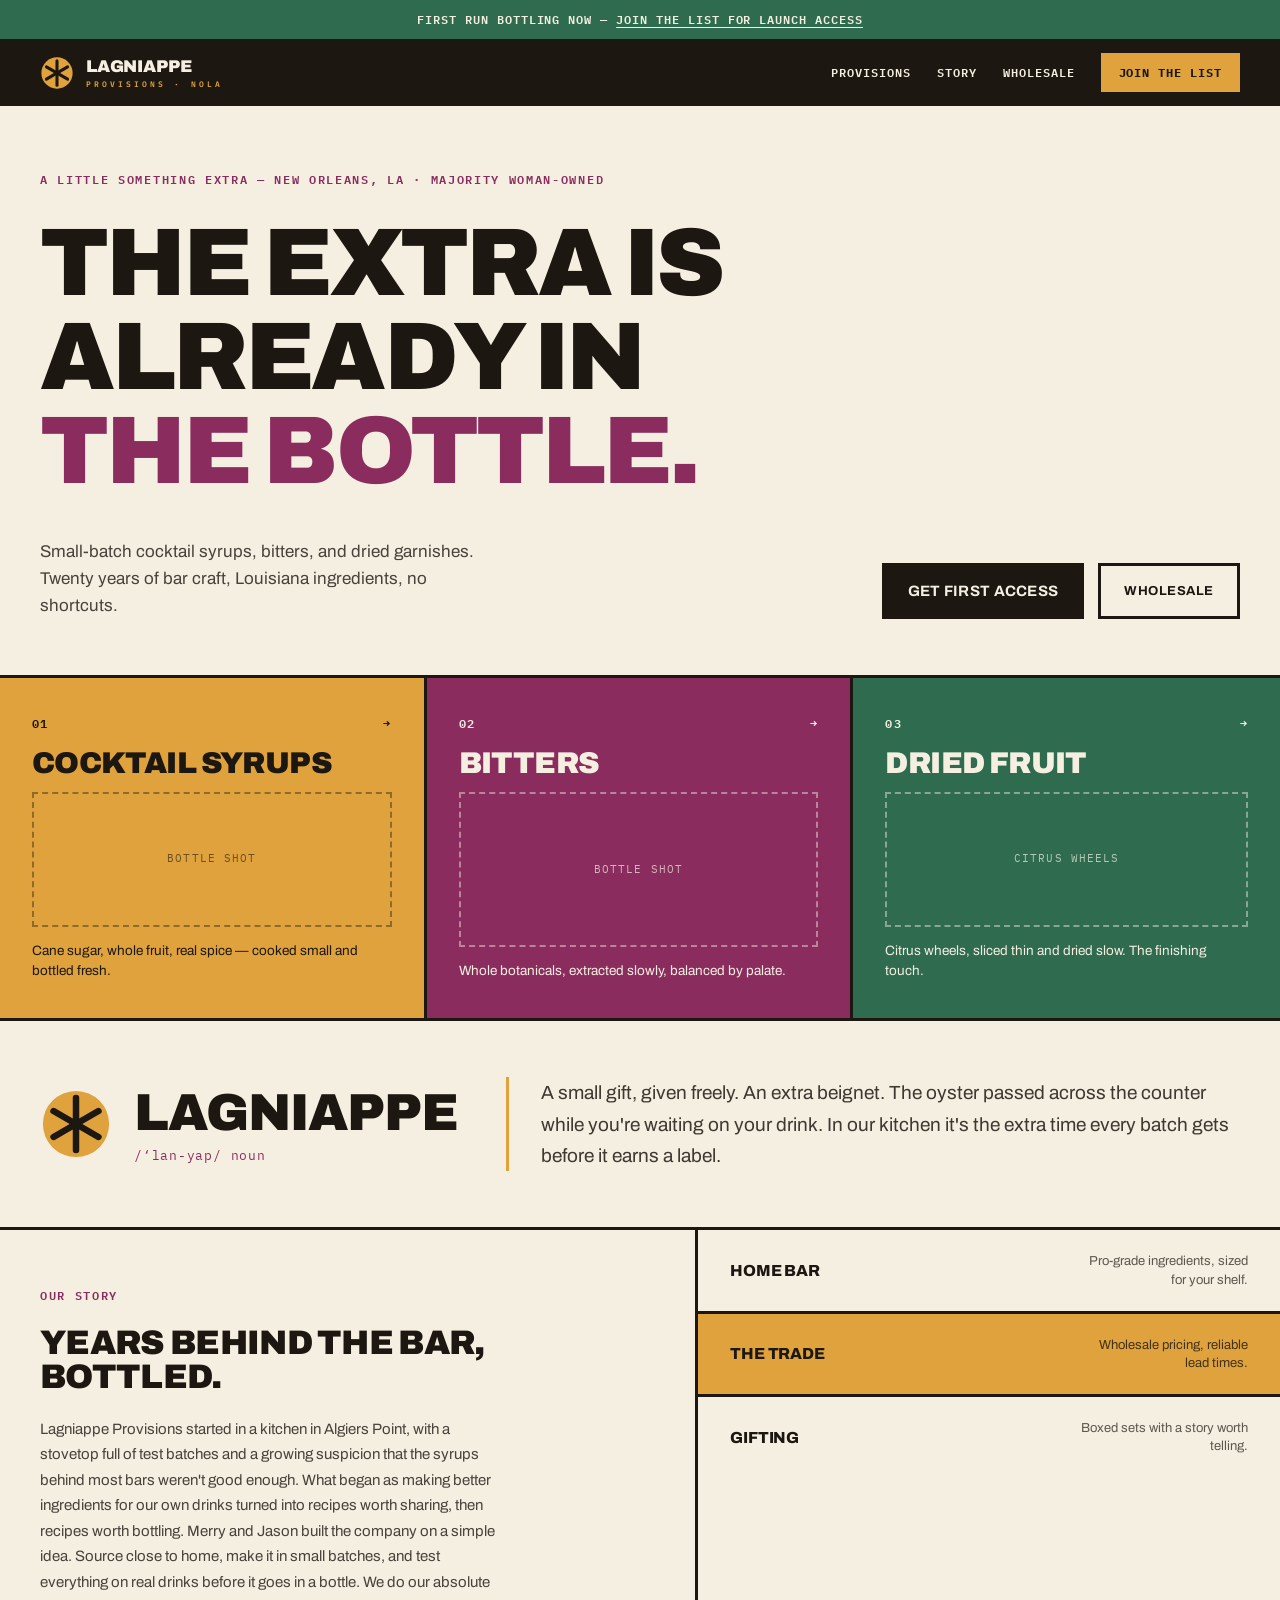
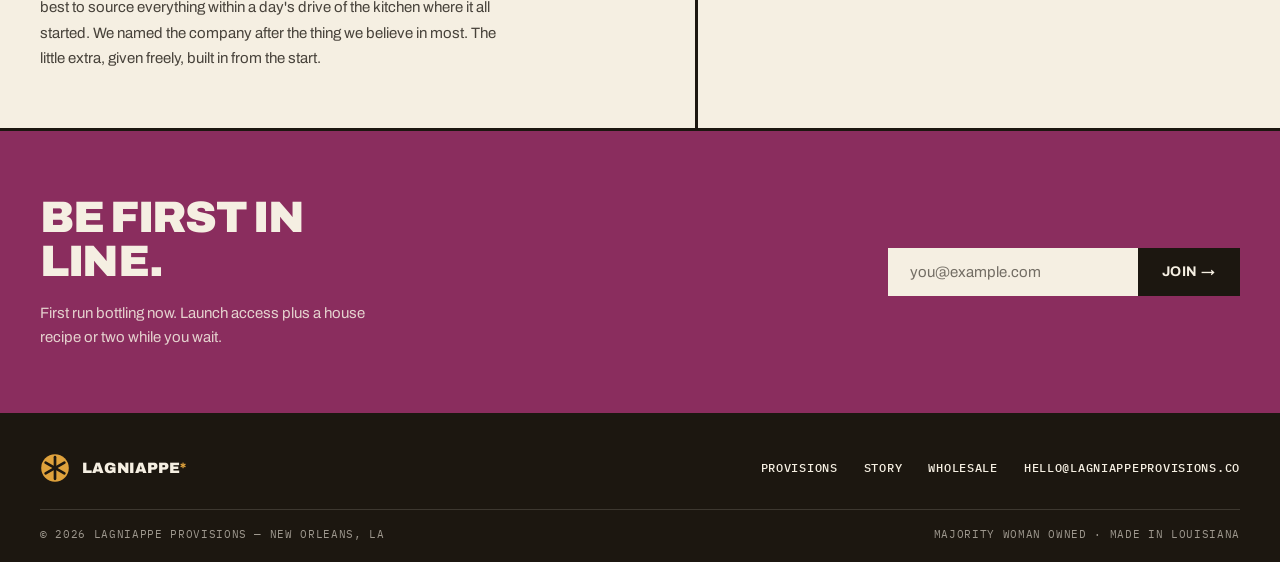
==== commit 22ebda6e: "Refine home copy: lagniappe definition and founder story Co-Authored-By: Claude Opus 4.8 (1M context" ====
--- a/index.html
+++ b/index.html
@@ -136,15 +136,17 @@
         </svg>
         <p class="def-word">Lagniappe<span class="def-pron">/&lsquo;lan-yap/ noun</span></p>
       </div>
-      <p class="def-body">A small gift, given freely. The thirteenth beignet. The oyster passed across the counter. In our kitchen — the extra time every batch gets before it earns a label.</p>
+      <p class="def-body">A small gift, given freely. An extra beignet. The oyster passed across the counter while you're waiting on your drink. In our kitchen it's the extra time every batch gets before it earns a label.</p>
     </section>
 
     <!-- ====== STORY + AUDIENCES ====== -->
     <section class="story" id="story">
       <div class="story-main">
         <p class="eyebrow story-eyebrow">Our Story</p>
-        <h2 class="story-title">Twenty Years Behind The Bar, Bottled.</h2>
-        <p class="story-body">Founded in Algiers Point by a bartender with two decades behind the rail. Cane sugar from Alma Plantation, citrus from Becnel Farms, honey from The B Farm — everything within a day&rsquo;s drive, everything tested on a working bar first.</p>
+        <h2 class="story-title">Years Behind The Bar, Bottled.</h2>
+        <p class="story-body">Lagniappe Provisions started in a kitchen in Algiers Point, with a stovetop full of test batches and a growing suspicion that the syrups behind most bars weren't good enough. What began as making better ingredients for our own drinks turned into recipes worth sharing, then recipes worth bottling.
+Merry and Jason built the company on a simple idea. Source close to home, make it in small batches, and test everything on real drinks before it goes in a bottle. We do our absolute best to source everything within a day's drive of the kitchen where it all started.
+We named the company after the thing we believe in most. The little extra, given freely, built in from the start.</p>
       </div>
       <div class="audiences">
         <div class="aud-row">
@@ -202,7 +204,7 @@
     <hr class="footer-divider" />
     <div class="footer-legal">
       <span>&copy; <span id="year">2026</span> Lagniappe Provisions — New Orleans, LA</span>
-      <span>Majority woman-owned · Made in Louisiana</span>
+      <span>Majority woman owned · Made in Louisiana</span>
     </div>
   </footer>
 
